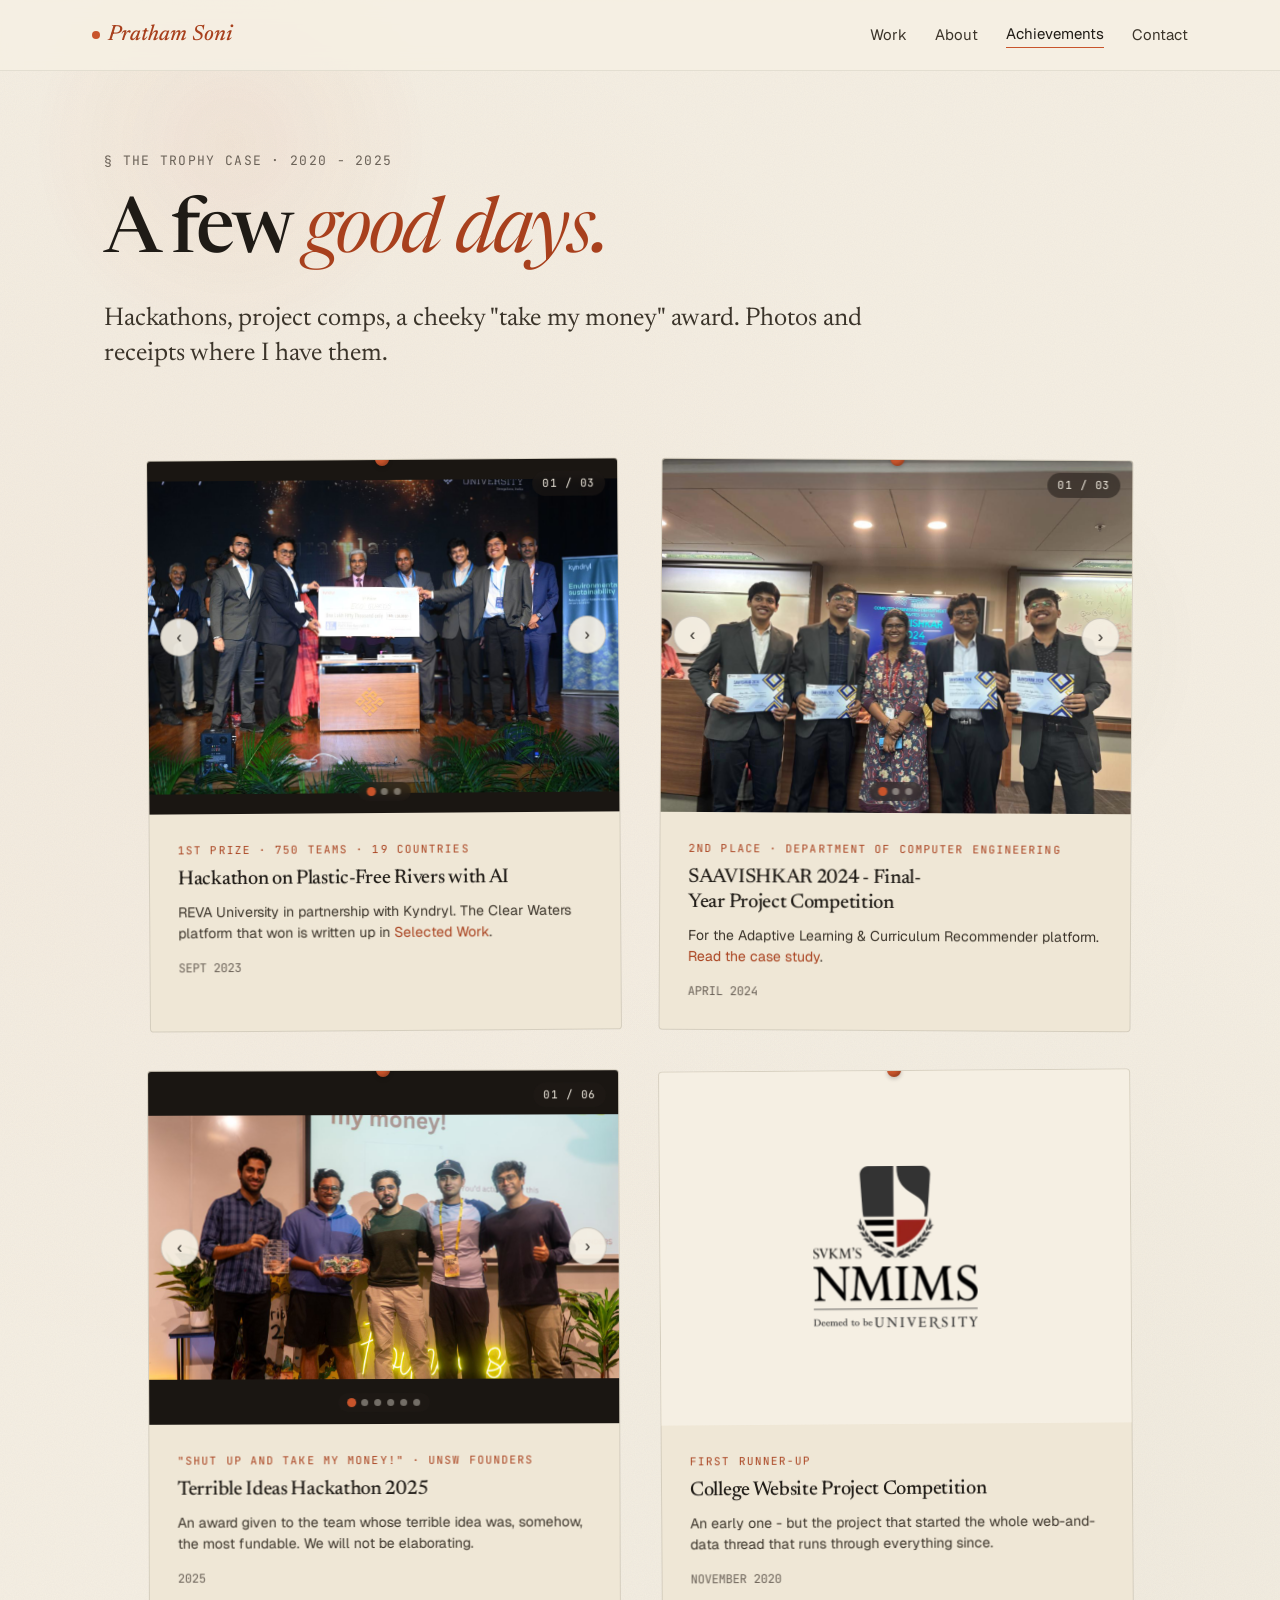
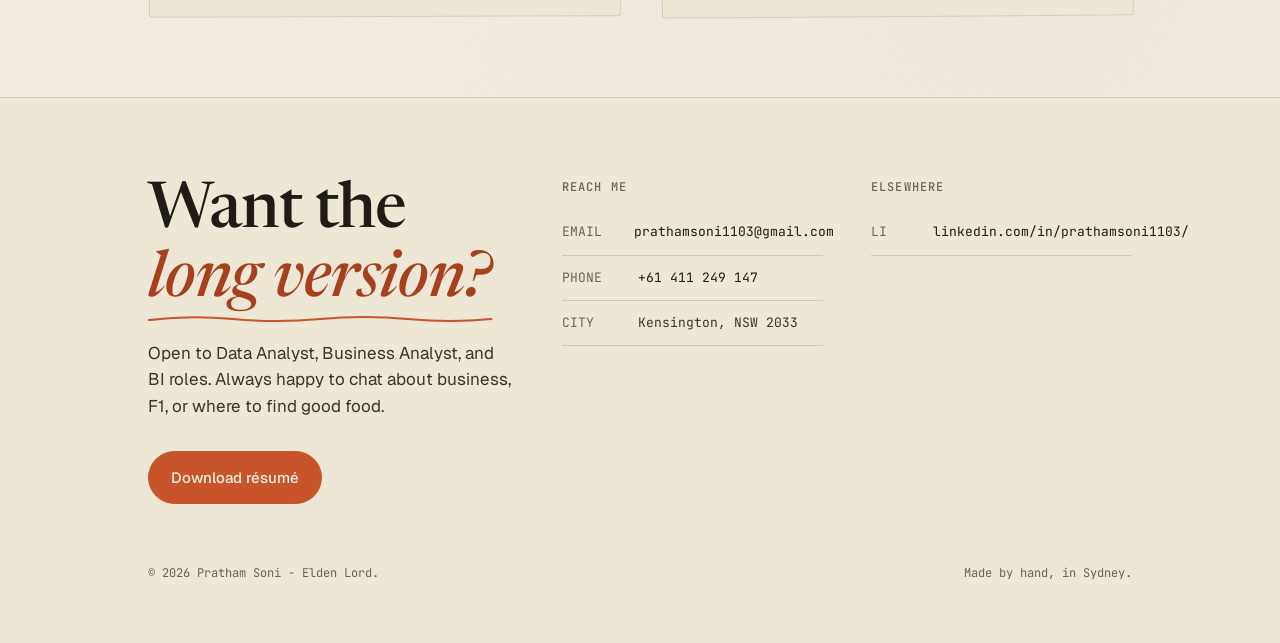
==== achievements.html @ 3421ae56 "small chaanges, add project" ====
<!DOCTYPE html>
<html lang="en">
<head>
<meta charset="UTF-8" />
<meta name="viewport" content="width=device-width, initial-scale=1.0" />
<title>Achievements - Pratham Soni</title>
<link rel="preconnect" href="https://fonts.googleapis.com">
<link rel="preconnect" href="https://fonts.gstatic.com" crossorigin>
<link href="https://fonts.googleapis.com/css2?family=Newsreader:ital,opsz,wght@0,6..72,400;0,6..72,500;0,6..72,600;1,6..72,400;1,6..72,500&family=Geist:wght@300;400;500;600&family=JetBrains+Mono:wght@400;500&display=swap" rel="stylesheet">
<link rel="stylesheet" href="styles.css">
</head>
<body data-screen-label="Achievements">

<nav class="nav">
  <div class="nav-inner">
    <a href="index.html" class="nav-mark"><span class="dot"></span> Pratham Soni</a>
    <div class="nav-links">
      <a href="index.html#work">Work</a>
      <a href="index.html#about">About</a>
      <a href="achievements.html" class="active">Achievements</a>
      <a href="index.html#contact">Contact</a>
    </div>
  </div>
</nav>

<header class="shell case-hero">
  <div class="reveal">
    <div class="case-eyebrow">§ The trophy case · 2020 - 2025</div>
    <h1 class="case-title">A few <em class="serif italic" style="color:var(--terracotta-deep); font-weight:400;">good days.</em></h1>
    <p class="case-deck">
      Hackathons, project comps, a cheeky "take my money" award. Photos and
      receipts where I have them.
    </p>
  </div>
</header>

<main class="shell" style="padding-bottom: 80px;">
  <div class="ach-page-grid">

    <article class="ach-page-card reveal">
      <div class="photo">
        <span class="pin"></span>
        <div class="ach-carousel" data-ach-carousel>
          <div class="ach-track">
            <div class="ach-slide"><img src="assets/achievements/plastic-1.jpg" alt="Eco-Guards team holding the 1st Prize cheque at Plastic-Free Rivers Hackathon"></div>
            <div class="ach-slide"><img src="assets/achievements/plastic-2.jpg" alt="Group photo with sparklers at REVA University congratulations ceremony"></div>
            <div class="ach-slide"><img src="assets/achievements/plastic-3.jpg" alt="Cheque presentation on stage with REVA University faculty and Kyndryl banner"></div>
          </div>
          <button class="ach-btn" data-dir="prev" aria-label="Previous photo">‹</button>
          <button class="ach-btn" data-dir="next" aria-label="Next photo">›</button>
          <div class="ach-counter">01 / 03</div>
          <div class="ach-dots"></div>
        </div>
      </div>
      <div class="body">
        <div class="place">1st Prize · 750 teams · 19 countries</div>
        <h3>Hackathon on Plastic-Free Rivers with AI</h3>
        <p>REVA University in partnership with Kyndryl. The Clear Waters platform that won is written up in <a href="projects/clear-waters.html">Selected Work</a>.</p>
        <div class="date">SEPT 2023</div>
      </div>
    </article>

    <article class="ach-page-card reveal delay-1">
      <div class="photo">
        <span class="pin"></span>
        <div class="ach-carousel" data-ach-carousel>
          <div class="ach-track">
            <div class="ach-slide"><img src="assets/achievements/saavishkar-1.jpg" alt="Holding the SAAVISHKAR 2024 certificate in front of the event banner"></div>
            <div class="ach-slide"><img src="assets/achievements/saavishkar-2.jpg" alt="SAAVISHKAR 2024 - 2nd place certificate close up"></div>
            <div class="ach-slide"><img src="assets/achievements/saavishkar-3.jpg" alt="Team and faculty members with their SAAVISHKAR 2024 certificates"></div>
          </div>
          <button class="ach-btn" data-dir="prev" aria-label="Previous photo">‹</button>
          <button class="ach-btn" data-dir="next" aria-label="Next photo">›</button>
          <div class="ach-counter">01 / 03</div>
          <div class="ach-dots"></div>
        </div>
      </div>
      <div class="body">
        <div class="place">2nd Place · Department of Computer Engineering</div>
        <h3>SAAVISHKAR 2024 - Final-Year Project Competition</h3>
        <p>For the Adaptive Learning &amp; Curriculum Recommender platform. <a href="projects/adaptive-learning.html">Read the case study</a>.</p>
        <div class="date">APRIL 2024</div>
      </div>
    </article>

    <article class="ach-page-card reveal delay-2">
      <div class="photo">
        <span class="pin"></span>
        <div class="ach-carousel" data-ach-carousel>
          <div class="ach-track">
            <div class="ach-slide"><img src="assets/achievements/terrible-1.jpg" alt="Terrible Ideas Hackathon 2025 - full group photo at UNSW Founders"></div>
            <div class="ach-slide"><img src="assets/achievements/terrible-2.jpg" alt="Three teammates at the Trollbooth station"></div>
            <div class="ach-slide"><img src="assets/achievements/terrible-3.jpg" alt="Terrible Ideas 2025 booth setup with art and signage"></div>
            <div class="ach-slide"><img src="assets/achievements/terrible-4.jpg" alt="Two teammates at the workstation during the hackathon"></div>
            <div class="ach-slide"><img src="assets/achievements/terrible-5.jpg" alt="Team posing in front of the Trollbooth signage"></div>
            <div class="ach-slide"><img src="assets/achievements/terrible-6.jpg" alt="Team on stage holding the &quot;Shut up and take my money!&quot; prize"></div>
          </div>
          <button class="ach-btn" data-dir="prev" aria-label="Previous photo">‹</button>
          <button class="ach-btn" data-dir="next" aria-label="Next photo">›</button>
          <div class="ach-counter">01 / 06</div>
          <div class="ach-dots"></div>
        </div>
      </div>
      <div class="body">
        <div class="place">"Shut up and take my money!" · UNSW Founders</div>
        <h3>Terrible Ideas Hackathon 2025</h3>
        <p>An award given to the team whose terrible idea was, somehow, the most fundable. We will not be elaborating.</p>
        <div class="date">2025</div>
      </div>
    </article>

    <article class="ach-page-card reveal delay-3">
      <div class="photo photo-logo">
        <span class="pin"></span>
        <img src="assets/achievements/nmims-logo.webp" alt="SVKM's NMIMS Deemed-to-be University logo">
      </div>
      <div class="body">
        <div class="place">First Runner-up</div>
        <h3>College Website Project Competition</h3>
        <p>An early one - but the project that started the whole web-and-data thread that runs through everything since.</p>
        <div class="date">NOVEMBER 2020</div>
      </div>
    </article>

  </div>
</main>

<footer class="footer">
  <div class="shell footer-grid">
    <div>
      <h2>Want the <span class="squiggle"><em class="serif italic" style="color:var(--terracotta-deep);">long version?</em></span></h2>
      <p style="margin-top:24px; max-width:38ch;">Open to Data Analyst, Business Analyst, and BI roles. Always happy to chat about business, F1, or where to find good food.</p>
      <div style="margin-top:32px;">
        <a href="uploads/Resume_PS_Updated.pdf" class="btn btn-accent" download>Download résumé</a>
      </div>
    </div>
    <div>
      <h4 class="mono" style="font-size:12px; letter-spacing:0.1em; color:var(--ink-3); text-transform:uppercase; margin-bottom:14px;">Reach me</h4>
      <div class="contact-line"><span class="label">EMAIL</span><a href="mailto:prathamsoni1103@gmail.com">prathamsoni1103@gmail.com</a></div>
      <div class="contact-line"><span class="label">PHONE</span><a href="tel:+61411249147">+61 411 249 147</a></div>
      <div class="contact-line"><span class="label">CITY</span><span>Kensington, NSW 2033</span></div>
    </div>
    <div>
      <h4 class="mono" style="font-size:12px; letter-spacing:0.1em; color:var(--ink-3); text-transform:uppercase; margin-bottom:14px;">Elsewhere</h4>
      <div class="contact-line"><span class="label">LI</span><a href="https://www.linkedin.com/in/prathamsoni1103/" target="_blank" rel="noopener">linkedin.com/in/prathamsoni1103/</a></div>
    </div>
  </div>
  <div class="shell" style="margin-top:60px; display:flex; justify-content:space-between; font-family:'JetBrains Mono', monospace; font-size:12px; color:var(--ink-3);">
    <span>© 2026 Pratham Soni - Elden Lord.</span>
    <span>Made by hand, in Sydney.</span>
  </div>
</footer>

<script src="reveal.js"></script>
<script>
// Achievement-card carousels - auto-wires every [data-ach-carousel]
document.querySelectorAll('[data-ach-carousel]').forEach((root) => {
  const track = root.querySelector('.ach-track');
  const slides = Array.from(root.querySelectorAll('.ach-slide'));
  const prev = root.querySelector('[data-dir="prev"]');
  const next = root.querySelector('[data-dir="next"]');
  const dotsWrap = root.querySelector('.ach-dots');
  const counter = root.querySelector('.ach-counter');
  if (!track || slides.length === 0) return;
  let i = 0;
  const total = slides.length;
  if (dotsWrap) {
    slides.forEach((_, idx) => {
      const b = document.createElement('button');
      b.type = 'button';
      b.setAttribute('aria-label', 'Go to slide ' + (idx + 1));
      b.addEventListener('click', (e) => { e.preventDefault(); e.stopPropagation(); go(idx); });
      dotsWrap.appendChild(b);
    });
  }
  function go(n) {
    i = (n + total) % total;
    track.style.transform = 'translateX(-' + (i * 100) + '%)';
    if (counter) counter.textContent = String(i + 1).padStart(2, '0') + ' / ' + String(total).padStart(2, '0');
    if (dotsWrap) {
      Array.from(dotsWrap.children).forEach((d, idx) => d.classList.toggle('is-active', idx === i));
    }
  }
  if (prev) prev.addEventListener('click', (e) => { e.preventDefault(); e.stopPropagation(); go(i - 1); });
  if (next) next.addEventListener('click', (e) => { e.preventDefault(); e.stopPropagation(); go(i + 1); });
  go(0);
});
</script>
</body>
</html>
---- styles.css ----
/* ============ Warm Studio — global styles ============ */
:root {
  --paper: #F5EFE3;
  --paper-2: #EFE7D6;
  --paper-3: #E7DCC4;
  --ink: #1F1B16;
  --ink-2: #3B342A;
  --ink-3: #6B6258;
  --terracotta: #C8542B;
  --terracotta-deep: #A8401D;
  --sage: #6B7A5A;
  --ochre: #D4A24C;
  --rule: #2A241D;
  --shadow: 0 1px 0 rgba(31,27,22,.06), 0 8px 24px -8px rgba(31,27,22,.18);
  --shadow-lift: 0 2px 0 rgba(31,27,22,.08), 0 24px 48px -16px rgba(31,27,22,.28);
}

* {
  box-sizing: border-box;
  min-width: 0;
}
html {
  scroll-behavior: smooth;
  min-width: 0;
}
img, video, iframe, svg {
  max-width: 100%;
  height: auto;
}
body {
  min-width: 0;
  overflow-x: hidden;
  margin: 0;
  background: var(--paper);
  color: var(--ink);
  font-family: 'Geist', 'Inter', system-ui, sans-serif;
  font-size: 17px;
  line-height: 1.55;
  -webkit-font-smoothing: antialiased;
  text-rendering: optimizeLegibility;
  /* paper grain */
  background-image:
    radial-gradient(circle at 20% 30%, rgba(168,64,29,.025) 0, transparent 40%),
    radial-gradient(circle at 80% 70%, rgba(107,122,90,.03) 0, transparent 40%),
    url("data:image/svg+xml;utf8,<svg xmlns='http://www.w3.org/2000/svg' width='200' height='200' viewBox='0 0 200 200'><filter id='n'><feTurbulence type='fractalNoise' baseFrequency='0.9' numOctaves='2' stitchTiles='stitch'/><feColorMatrix values='0 0 0 0 0.12 0 0 0 0 0.10 0 0 0 0 0.08 0 0 0 0.04 0'/></filter><rect width='200' height='200' filter='url(%23n)'/></svg>");
}

body::before {
  content: '';
  position: fixed;
  inset: 0;
  z-index: -1;
  pointer-events: none;
  background:
    radial-gradient(circle at 18% 16%, rgba(200,84,43,.08), transparent 16%),
    radial-gradient(circle at 78% 72%, rgba(107,122,90,.06), transparent 18%);
  opacity: .75;
  animation: drift 24s ease-in-out infinite;
}

@keyframes drift {
  0%, 100% { background-position: 18% 16%, 78% 72%; }
  50% { background-position: 28% 24%, 68% 62%; }
}

@keyframes pulseDot {
  0% { transform: scale(1); box-shadow: 0 0 0 0 rgba(200,84,43,.25); }
  100% { transform: scale(1.3); box-shadow: 0 0 0 6px rgba(200,84,43,.05); }
}

h1, h2, h3, h4 {
  font-family: 'Newsreader', 'Source Serif Pro', Georgia, serif;
  font-weight: 500;
  letter-spacing: -0.015em;
  color: var(--ink);
  margin: 0;
  text-wrap: balance;
}
h1 { font-size: clamp(48px, 7vw, 96px); line-height: 1.02; letter-spacing: -0.03em; }
h2 { font-size: clamp(32px, 4vw, 52px); line-height: 1.08; }
h3 { font-size: clamp(22px, 2.2vw, 30px); line-height: 1.2; }

p { text-wrap: pretty; color: var(--ink-2); }

a { color: var(--terracotta-deep); text-decoration: none; text-underline-offset: 3px; }
a:hover { text-decoration: underline; text-decoration-thickness: 1.5px; text-decoration-style: wavy; }

.mono { font-family: 'JetBrains Mono', ui-monospace, Menlo, monospace; font-size: 0.78em; letter-spacing: 0.02em; }
.serif { font-family: 'Newsreader', Georgia, serif; }
.italic { font-style: italic; }

/* ============ Layout ============ */
.shell {
  max-width: 1200px;
  width: 100%;
  min-width: 0;
  margin: 0 auto;
  padding-inline: clamp(48px, 9vw, 108px);
}
.shell-narrow {
  max-width: 880px;
  width: 100%;
  min-width: 0;
  margin: 0 auto;
  padding-inline: clamp(48px, 9vw, 108px);
}

.nav {
  position: sticky;
  top: 0;
  z-index: 50;
  background: color-mix(in oklab, var(--paper) 88%, transparent);
  backdrop-filter: blur(10px);
  -webkit-backdrop-filter: blur(10px);
  border-bottom: 1px solid color-mix(in oklab, var(--ink) 8%, transparent);
}
.nav-inner {
  display: flex;
  align-items: center;
  justify-content: space-between;
  padding: 18px clamp(32px, 6vw, 52px);
  max-width: 1200px;
  margin: 0 auto;
}
.nav-mark {
  font-family: 'Newsreader', serif;
  font-size: 22px;
  font-weight: 500;
  font-style: italic;
  display: inline-flex;
  align-items: center;
  gap: 8px;
}
.nav-mark .dot { width: 8px; height: 8px; border-radius: 50%; background: var(--terracotta); display: inline-block; animation: pulseDot 2.8s ease-in-out infinite alternate; }
.nav-links { display: flex; gap: 28px; align-items: center; font-size: 15px; }
.nav-links a { color: var(--ink-2); transition: color .2s ease, transform .2s ease; }
.nav-links a:hover { color: var(--terracotta-deep); text-decoration: none; transform: translateY(-1px); }
.nav-links a.active { color: var(--ink); border-bottom: 1.5px solid var(--terracotta); padding-bottom: 2px; }

/* ============ Hero ============ */
.hero {
  padding: 100px 0 80px;
  display: grid;
  grid-template-columns: 1.2fr 1fr;
  gap: 80px;
  align-items: center;
}
@media (max-width: 880px) {
  .hero { grid-template-columns: 1fr; gap: 48px; padding: 60px 0; }
}
.hero-eyebrow {
  display: inline-flex;
  align-items: center;
  gap: 10px;
  margin-bottom: 28px;
  color: var(--ink-3);
}
.hero-eyebrow::before {
  content: ''; width: 36px; height: 1px; background: var(--ink-3);
}
.hero h1 .ink { color: var(--terracotta-deep); font-style: italic; font-weight: 400; }
.hero-sub {
  margin-top: 32px;
  font-size: 19px;
  max-width: 52ch;
  color: var(--ink-2);
}
.hero-cta {
  margin-top: 40px;
  display: flex;
  gap: 14px;
  flex-wrap: wrap;
}

/* hand-drawn underline accent */
.squiggle {
  display: inline-block;
  position: relative;
}
.squiggle::after {
  content: '';
  position: absolute;
  left: -2px; right: -2px; bottom: -8px;
  height: 10px;
  background: url("data:image/svg+xml;utf8,<svg xmlns='http://www.w3.org/2000/svg' viewBox='0 0 200 10' preserveAspectRatio='none'><path d='M2 6 Q 25 1, 50 5 T 100 5 T 150 5 T 198 5' stroke='%23C8542B' stroke-width='2' fill='none' stroke-linecap='round'/></svg>") no-repeat;
  background-size: 100% 100%;
}

/* ============ Buttons ============ */
.btn {
  display: inline-flex;
  align-items: center;
  gap: 10px;
  padding: 14px 22px;
  border-radius: 999px;
  font-size: 15px;
  font-weight: 500;
  border: 1.5px solid var(--ink);
  background: var(--ink);
  color: var(--paper);
  cursor: pointer;
  transition: transform .2s ease, box-shadow .2s ease, background .2s ease;
  text-decoration: none;
}
.btn:hover { transform: translateY(-2px); box-shadow: var(--shadow); text-decoration: none; }
.btn-ghost {
  background: transparent;
  color: var(--ink);
  border-color: var(--ink);
}
.btn-ghost:hover { background: var(--ink); color: var(--paper); }
.btn-accent {
  background: var(--terracotta);
  border-color: var(--terracotta);
  color: var(--paper);
}
.btn-accent:hover { background: var(--terracotta-deep); border-color: var(--terracotta-deep); }

/* ============ Hero portrait placeholder ============ */
.portrait {
  position: relative;
  aspect-ratio: 4/5;
  background: var(--paper-3);
  border-radius: 6px;
  overflow: hidden;
  transform: rotate(1.2deg);
  animation: floatMove 12s ease-in-out infinite;
  box-shadow: var(--shadow-lift);
  background-image:
    repeating-linear-gradient(45deg,
      color-mix(in oklab, var(--paper-3) 100%, var(--ink) 0%) 0,
      color-mix(in oklab, var(--paper-3) 100%, var(--ink) 0%) 14px,
      color-mix(in oklab, var(--paper-3) 92%, var(--ink) 8%) 14px,
      color-mix(in oklab, var(--paper-3) 92%, var(--ink) 8%) 16px);
}
@keyframes floatMove {
  0%, 100% { transform: rotate(1.2deg) translateY(0); }
  50% { transform: rotate(1.05deg) translateY(-6px); }
}
.portrait::after {
  white-space: pre;
  position: absolute;
  inset: 0;
  display: grid; place-items: center;
  font-family: 'JetBrains Mono', monospace;
  font-size: 12px;
  color: var(--ink-3);
  text-align: center;
  letter-spacing: 0.05em;
  text-transform: uppercase;
}
.portrait-tape {
  position: absolute;
  top: -12px;
  left: 50%;
  transform: translateX(-50%) rotate(-3deg);
  width: 110px;
  height: 28px;
  background: color-mix(in oklab, var(--ochre) 60%, var(--paper));
  opacity: 0.85;
  z-index: 2;
  box-shadow: 0 2px 6px rgba(0,0,0,.08);
}

/* ============ Section headings ============ */
.section {
  padding: 100px 0;
  border-top: 1px solid color-mix(in oklab, var(--ink) 10%, transparent);
}
.section-head {
  display: flex;
  align-items: baseline;
  justify-content: space-between;
  margin-bottom: 48px;
  gap: 24px;
  flex-wrap: wrap;
}
.section-num {
  font-family: 'JetBrains Mono', monospace;
  font-size: 13px;
  color: var(--ink-3);
  letter-spacing: 0.1em;
  text-transform: uppercase;
}
.section-title-row { display: flex; align-items: baseline; gap: 18px; }
.section-link {
  font-family: 'JetBrains Mono', monospace;
  font-size: 13px;
  letter-spacing: 0.05em;
  color: var(--ink-2);
}

/* ============ Project list (landing) ============ */
.project-list {
  display: flex;
  flex-direction: column;
  border-top: 1px solid var(--ink);
}
.project-row {
  display: grid;
  grid-template-columns: 60px 1fr 220px 160px 40px;
  gap: 24px;
  padding: 28px 8px;
  border-bottom: 1px solid color-mix(in oklab, var(--ink) 18%, transparent);
  align-items: center;
  text-decoration: none;
  color: var(--ink);
  position: relative;
  transition: padding .25s ease, background .25s ease;
}
.project-row:hover {
  padding-left: 24px;
  background: color-mix(in oklab, var(--paper-2) 80%, var(--paper));
  text-decoration: none;
}
.project-row:hover .project-arrow { transform: translateX(6px) rotate(-45deg); color: var(--terracotta); }
.project-row:hover .project-title { color: var(--terracotta-deep); }
.project-num {
  font-family: 'JetBrains Mono', monospace;
  font-size: 13px;
  color: var(--ink-3);
}
.project-title {
  font-family: 'Newsreader', serif;
  font-size: clamp(22px, 2.4vw, 30px);
  font-weight: 500;
  letter-spacing: -0.01em;
  transition: color .25s ease;
}
.project-tags {
  display: flex; flex-wrap: wrap; gap: 6px;
}
.tag {
  font-family: 'JetBrains Mono', monospace;
  font-size: 11px;
  color: var(--ink-2);
  border: 1px solid color-mix(in oklab, var(--ink) 25%, transparent);
  padding: 3px 8px;
  border-radius: 999px;
  letter-spacing: 0.04em;
}
.project-year {
  font-family: 'JetBrains Mono', monospace;
  font-size: 13px;
  color: var(--ink-3);
}
.project-arrow {
  width: 18px; height: 18px;
  border-top: 1.5px solid var(--ink-2);
  border-right: 1.5px solid var(--ink-2);
  transform: rotate(45deg);
  transition: transform .3s ease, color .3s ease;
  justify-self: end;
}
@media (max-width: 880px) {
  .project-row { grid-template-columns: 40px 1fr 30px; gap: 16px; }
  .project-tags, .project-year { display: none; }
}

/* ============ About strip ============ */
.about-strip {
  display: grid;
  grid-template-columns: 1fr 1.4fr;
  gap: 80px;
  align-items: start;
}
@media (max-width: 880px) { .about-strip { grid-template-columns: 1fr; gap: 32px; } }
.about-lede {
  font-family: 'Newsreader', serif;
  font-size: clamp(24px, 2.6vw, 32px);
  line-height: 1.3;
  color: var(--ink);
  letter-spacing: -0.01em;
}
.about-lede em { color: var(--terracotta-deep); font-style: italic; }
.about-meta { font-family: 'JetBrains Mono', monospace; font-size: 13px; color: var(--ink-3); }

/* ============ Achievements teaser grid ============ */
.ach-grid {
  display: grid;
  grid-template-columns: repeat(4, 1fr);
  gap: 24px;
}
@media (max-width: 880px) { .ach-grid { grid-template-columns: repeat(2, 1fr); } }
.ach-card {
  background: var(--paper-2);
  border: 1px solid color-mix(in oklab, var(--ink) 14%, transparent);
  border-radius: 4px;
  padding: 20px;
  display: flex;
  flex-direction: column;
  gap: 12px;
  transition: transform .25s ease, box-shadow .25s ease;
  text-decoration: none;
  color: var(--ink);
}
.ach-card:hover { transform: translateY(-4px); box-shadow: var(--shadow); text-decoration: none; }
.ach-card .photo {
  aspect-ratio: 4/3;
  background: var(--paper-3);
  border-radius: 2px;
  display: grid; place-items: center;
  font-family: 'JetBrains Mono', monospace;
  font-size: 10px;
  color: var(--ink-3);
  background-image: repeating-linear-gradient(45deg, transparent 0 8px, rgba(31,27,22,.04) 8px 9px);
  overflow: hidden;
}
.ach-card .photo img {
  width: 100%;
  height: 100%;
  object-fit: cover;
  display: block;
}
.ach-card .photo.photo-logo {
  background: var(--paper);
  background-image: none;
  padding: 28px;
  display: grid;
  place-items: center;
}
.ach-card .photo.photo-logo img {
  object-fit: contain;
  width: auto;
  height: auto;
  max-width: 55%;
  max-height: 70%;
  margin: 0 auto;
}
.ach-card h4 { font-size: 17px; line-height: 1.25; }
.ach-card .date { font-family: 'JetBrains Mono', monospace; font-size: 11px; color: var(--ink-3); }

/* ============ Skills strip ============ */
.skills {
  display: grid;
  grid-template-columns: repeat(2, 1fr);
  gap: 48px 64px;
}
@media (max-width: 880px) { .skills { grid-template-columns: 1fr; gap: 32px; } }
.skill-block h4 {
  font-family: 'JetBrains Mono', monospace;
  font-size: 12px;
  letter-spacing: 0.1em;
  text-transform: uppercase;
  color: var(--ink-3);
  margin-bottom: 14px;
  font-weight: 500;
}
.skill-list {
  display: flex; flex-wrap: wrap; gap: 8px;
}
.skill-list .pill {
  background: var(--paper-2);
  border: 1px solid color-mix(in oklab, var(--ink) 14%, transparent);
  padding: 6px 12px;
  border-radius: 999px;
  font-size: 14px;
}

/* ============ Footer / Contact ============ */
.footer {
  padding: 80px 0 60px;
  border-top: 1px solid color-mix(in oklab, var(--ink) 14%, transparent);
  background: var(--paper-2);
}
.footer-grid {
  display: grid;
  grid-template-columns: 1.4fr 1fr 1fr;
  gap: 48px;
}
@media (max-width: 880px) { .footer-grid { grid-template-columns: 1fr; gap: 32px; } }
.footer h2 { font-size: clamp(40px, 5vw, 64px); }
.contact-line {
  display: flex;
  align-items: center;
  gap: 12px;
  padding: 12px 0;
  border-bottom: 1px solid color-mix(in oklab, var(--ink) 14%, transparent);
  font-family: 'JetBrains Mono', monospace;
  font-size: 13px;
  color: var(--ink-2);
}
.contact-line .label { color: var(--ink-3); width: 64px; }
.contact-line a { color: var(--ink); }

/* ============ Reveal animation ============ */
.reveal {
  opacity: 0;
  transform: translateY(24px);
  transition: opacity .8s ease, transform .8s cubic-bezier(.2,.7,.2,1);
}
.reveal.is-visible { opacity: 1; transform: translateY(0); }
.reveal.delay-1 { transition-delay: .08s; }
.reveal.delay-2 { transition-delay: .16s; }
.reveal.delay-3 { transition-delay: .24s; }
.reveal.delay-4 { transition-delay: .32s; }

/* ============ Project detail page ============ */
.case-hero {
  padding: 80px clamp(32px, 6vw, 64px) 60px;
}
.case-hero .reveal {
  width: 100%;
}
.case-eyebrow {
  font-family: 'JetBrains Mono', monospace;
  font-size: 13px;
  color: var(--ink-3);
  letter-spacing: 0.1em;
  text-transform: uppercase;
  margin-bottom: 24px;
}
.case-title { font-size: clamp(44px, 6vw, 80px); line-height: 1.02; letter-spacing: -0.025em; }
.case-deck {
  margin-top: 28px;
  font-family: 'Newsreader', serif;
  font-size: clamp(20px, 2vw, 26px);
  line-height: 1.4;
  color: var(--ink-2);
  max-width: 60ch;
}
.case-meta {
  display: grid;
  grid-template-columns: repeat(4, 1fr);
  gap: 24px;
  margin-top: 56px;
  padding: 24px 0;
  border-top: 1px solid var(--ink);
  border-bottom: 1px solid color-mix(in oklab, var(--ink) 18%, transparent);
}
@media (max-width: 720px) { .case-meta { grid-template-columns: repeat(2, 1fr); } }
.case-meta .k { font-family: 'JetBrains Mono', monospace; font-size: 11px; letter-spacing: 0.1em; text-transform: uppercase; color: var(--ink-3); margin-bottom: 8px; }
.case-meta .v { font-size: 15px; }

.case-section { padding: 60px 0; }
.case-section h2 {
  font-family: 'Newsreader', serif;
  font-size: clamp(28px, 3.5vw, 44px);
  margin-bottom: 24px;
}
.case-section h2 .num {
  font-family: 'JetBrains Mono', monospace;
  font-size: 14px;
  color: var(--terracotta);
  margin-right: 16px;
  vertical-align: middle;
  letter-spacing: 0.1em;
}
.case-section p { font-size: 18px; line-height: 1.65; max-width: 64ch; margin-bottom: 16px; }
.case-section ul { padding-left: 0; list-style: none; max-width: 70ch; }
.case-section li {
  font-size: 17px;
  line-height: 1.6;
  padding: 12px 0 12px 28px;
  border-bottom: 1px dashed color-mix(in oklab, var(--ink) 18%, transparent);
  position: relative;
  color: var(--ink-2);
}
.case-section li::before {
  content: '';
  position: absolute;
  left: 4px;
  top: 22px;
  width: 12px; height: 1.5px;
  background: var(--terracotta);
}

.callout {
  background: var(--paper-2);
  border-left: 3px solid var(--terracotta);
  padding: 24px 28px;
  margin: 32px 0;
  font-family: 'Newsreader', serif;
  font-size: 22px;
  line-height: 1.4;
  font-style: italic;
  color: var(--ink);
  max-width: 64ch;
}

/* media placeholders */
.media {
  margin: 32px 0;
  background: var(--paper-3);
  border-radius: 4px;
  position: relative;
  overflow: hidden;
  background-image: repeating-linear-gradient(45deg, transparent 0 14px, rgba(31,27,22,.05) 14px 16px);
  display: grid;
  place-items: center;
  border: 1px solid color-mix(in oklab, var(--ink) 12%, transparent);
}
.media img {
  width: 100%;
  height: auto;
  object-fit: contain;
  display: block;
}
.media .label {
  font-family: 'JetBrains Mono', monospace;
  font-size: 12px;
  color: var(--ink-2);
  background: var(--paper);
  padding: 6px 12px;
  border-radius: 4px;
  border: 1px solid color-mix(in oklab, var(--ink) 14%, transparent);
}
.media-portrait { aspect-ratio: 4/3; }
.media-video {
  position: relative;
  aspect-ratio: 16/9;
  background: var(--ink);
  background-image: none;
  overflow: hidden;
}
.media-video iframe {
  position: absolute;
  inset: 0;
  width: 100%;
  height: 100%;
  display: block;
  border: 0;
}
.media-video .label { display: none; }
.media-video::after,
.media-video::before {
  display: none;
}

.media-grid {
  display: grid;
  grid-template-columns: 1fr;
  gap: 16px;
  margin: 0;
}
@media (max-width: 720px) { .media-grid { grid-template-columns: 1fr; } }

.findings {
  display: grid;
  grid-template-columns: repeat(3, 1fr);
  gap: 16px;
  margin: 32px 0;
}
@media (max-width: 720px) { .findings { grid-template-columns: 1fr; } }
.finding-card {
  background: var(--paper-2);
  border: 1px solid color-mix(in oklab, var(--ink) 12%, transparent);
  padding: 24px;
  border-radius: 4px;
}
.finding-card .stat {
  font-family: 'Newsreader', serif;
  font-size: 44px;
  font-weight: 500;
  color: var(--terracotta-deep);
  letter-spacing: -0.02em;
  line-height: 1;
}
.finding-card .desc { margin-top: 12px; font-size: 14px; color: var(--ink-2); line-height: 1.45; }

/* Limitations / caveats block */
.limit-grid {
  display: grid;
  grid-template-columns: 1fr 1fr;
  gap: 18px;
  margin: 24px 0 8px;
}
@media (max-width: 720px) { .limit-grid { grid-template-columns: 1fr; } }
.limit-card {
  background: var(--paper);
  border: 1px dashed color-mix(in oklab, var(--ink) 22%, transparent);
  padding: 22px;
  border-radius: 4px;
  position: relative;
}
.limit-card .k {
  font-family: 'JetBrains Mono', monospace;
  font-size: 11px;
  letter-spacing: 0.1em;
  text-transform: uppercase;
  color: var(--sage);
  margin-bottom: 10px;
  display: block;
}
.limit-card h4 {
  font-family: 'Newsreader', serif;
  font-size: 19px;
  font-weight: 500;
  line-height: 1.3;
  margin-bottom: 8px;
}
.limit-card p {
  font-size: 14.5px;
  line-height: 1.55;
  margin: 0;
  color: var(--ink-2);
}

/* Pipeline / stepped list */
.pipeline {
  margin: 28px 0;
  border-top: 1px solid var(--ink);
}
.pipeline-step {
  display: grid;
  grid-template-columns: 80px 1fr;
  gap: 24px;
  padding: 22px 0;
  border-bottom: 1px solid color-mix(in oklab, var(--ink) 14%, transparent);
}
.pipeline-step .num {
  font-family: 'JetBrains Mono', monospace;
  font-size: 12px;
  color: var(--terracotta);
  letter-spacing: 0.1em;
  padding-top: 4px;
}
.pipeline-step h4 {
  font-family: 'Newsreader', serif;
  font-size: 22px;
  font-weight: 500;
  margin-bottom: 8px;
}
.pipeline-step p {
  font-size: 16px;
  line-height: 1.55;
  margin: 0;
  color: var(--ink-2);
  max-width: 60ch;
}
@media (max-width: 720px) {
  .pipeline-step { grid-template-columns: 1fr; gap: 6px; }
}

/* Reflection (taught me) – multi-column */
.reflect {
  display: grid;
  grid-template-columns: 1fr 1fr;
  gap: 32px 48px;
  margin-top: 12px;
}
@media (max-width: 720px) { .reflect { grid-template-columns: 1fr; } }
.reflect-block .k {
  font-family: 'JetBrains Mono', monospace;
  font-size: 11px;
  letter-spacing: 0.1em;
  text-transform: uppercase;
  color: var(--terracotta-deep);
  margin-bottom: 10px;
  display: block;
}
.reflect-block p {
  font-size: 16px;
  line-height: 1.55;
  margin: 0;
  color: var(--ink-2);
}

/* Carousel */
.carousel {
  margin: 32px 0;
  position: relative;
}
.carousel-frame {
  position: relative;
  aspect-ratio: 16/9;
  background: var(--paper-3);
  border-radius: 4px;
  overflow: hidden;
  border: 1px solid color-mix(in oklab, var(--ink) 12%, transparent);
}
.carousel-track {
  position: absolute;
  inset: 0;
  display: flex;
  transition: transform .5s cubic-bezier(.2,.7,.2,1);
}
.carousel-slide {
  flex: 0 0 100%;
  height: 100%;
  background-image: repeating-linear-gradient(45deg, transparent 0 14px, rgba(31,27,22,.05) 14px 16px);
  display: grid;
  place-items: center;
  position: relative;
}
.carousel-slide img {
  width: 100%;
  height: 100%;
  object-fit: cover;
  display: block;
}
.carousel-slide .label {
  font-family: 'JetBrains Mono', monospace;
  font-size: 12px;
  color: var(--ink-2);
  background: var(--paper);
  padding: 6px 12px;
  border-radius: 4px;
  border: 1px solid color-mix(in oklab, var(--ink) 14%, transparent);
}
.carousel-btn {
  position: absolute;
  top: 50%;
  transform: translateY(-50%);
  width: 44px;
  height: 44px;
  border-radius: 50%;
  background: var(--paper);
  border: 1px solid color-mix(in oklab, var(--ink) 18%, transparent);
  color: var(--ink);
  cursor: pointer;
  display: grid;
  place-items: center;
  z-index: 3;
  font-size: 18px;
  box-shadow: var(--shadow);
  transition: transform .2s ease, background .2s ease;
}
.carousel-btn:hover { background: var(--ink); color: var(--paper); transform: translateY(-50%) scale(1.05); }
.carousel-btn[data-dir="prev"] { left: 14px; }
.carousel-btn[data-dir="next"] { right: 14px; }
.carousel-meta {
  display: flex;
  justify-content: space-between;
  align-items: center;
  margin-top: 14px;
  font-family: 'JetBrains Mono', monospace;
  font-size: 12px;
  color: var(--ink-3);
}
.carousel-dots { display: flex; gap: 6px; }
.carousel-dots button {
  width: 8px; height: 8px;
  border-radius: 50%;
  background: color-mix(in oklab, var(--ink) 18%, transparent);
  border: none;
  padding: 0;
  cursor: pointer;
  transition: background .2s ease, transform .2s ease;
}
.carousel-dots button.is-active { background: var(--terracotta); transform: scale(1.3); }
.carousel-caption {
  font-family: 'JetBrains Mono', monospace;
  font-size: 12px;
  color: var(--ink-3);
}

.case-nav {
  display: flex;
  justify-content: space-between;
  align-items: center;
  padding: 60px 0;
  border-top: 1px solid color-mix(in oklab, var(--ink) 14%, transparent);
  margin-top: 40px;
}
.case-nav a {
  display: flex;
  flex-direction: column;
  color: var(--ink);
}
.case-nav .k { font-family: 'JetBrains Mono', monospace; font-size: 11px; color: var(--ink-3); letter-spacing: 0.1em; text-transform: uppercase; }
.case-nav .v { font-family: 'Newsreader', serif; font-size: 22px; margin-top: 4px; }
.case-nav a.next { text-align: right; }

@media (max-width: 880px) {
  .shell,
  .shell-narrow {
    padding-inline: clamp(32px, 6vw, 48px);
  }
}

@media (max-width: 720px) {
  .shell,
  .shell-narrow {
    padding-left: 20px;
    padding-right: 20px;
  }
  .nav-inner {
    flex-wrap: wrap;
    gap: 16px;
    padding: 18px 20px;
  }
  .nav-links {
    width: 100%;
    justify-content: center;
    gap: 16px;
  }
  .nav-links a {
    font-size: 14px;
  }
  .case-hero {
    padding: 60px 0 40px;
  }
  .case-deck {
    max-width: 100%;
  }
  .case-section {
    padding: 40px 0;
  }
  .case-section p,
  .case-section li,
  .callout,
  .findings,
  .reflect-block p {
    font-size: 16px;
  }
  .media-grid {
    gap: 14px;
  }
  .carousel-frame {
    aspect-ratio: 16/9;
  }
  .case-nav {
    flex-direction: column;
    align-items: stretch;
    gap: 20px;
    padding: 40px 0;
  }
  .case-nav a {
    width: 100%;
  }
  .case-nav a.next {
    text-align: left;
  }
}

@media (max-width: 520px) {
  .nav-inner {
    padding: 14px 16px;
  }
  .nav-links {
    gap: 12px;
  }
  .case-meta {
    gap: 12px;
  }
  .callout {
    padding: 20px;
  }
  .media-grid {
    gap: 12px;
  }
  .project-row {
    padding: 22px 8px;
  }
}

/* ============ Achievements page (full) ============ */
.ach-page-grid {
  display: grid;
  grid-template-columns: repeat(2, 1fr);
  gap: 40px;
}
@media (max-width: 880px) { .ach-page-grid { grid-template-columns: 1fr; } }
.ach-page-card {
  background: var(--paper-2);
  border: 1px solid color-mix(in oklab, var(--ink) 12%, transparent);
  border-radius: 4px;
  overflow: hidden;
  display: flex;
  flex-direction: column;
  transition: transform .3s ease, box-shadow .3s ease;
  position: relative;
}
.ach-page-card:nth-child(3n+1) { transform: rotate(-0.4deg); }
.ach-page-card:nth-child(3n+2) { transform: rotate(0.3deg); }
.ach-page-card:nth-child(3n+3) { transform: rotate(-0.2deg); }
.ach-page-card:hover { transform: translateY(-4px) rotate(0); box-shadow: var(--shadow-lift); }
.ach-page-card .photo {
  aspect-ratio: 4/3;
  background: var(--paper-3);
  display: grid; place-items: center;
  font-family: 'JetBrains Mono', monospace;
  font-size: 11px;
  color: var(--ink-3);
  background-image: repeating-linear-gradient(45deg, transparent 0 10px, rgba(31,27,22,.05) 10px 11px);
  position: relative;
  overflow: hidden;
}
.ach-page-card .photo .pin {
  position: absolute;
  top: -8px; left: 50%;
  transform: translateX(-50%);
  width: 14px; height: 14px;
  border-radius: 50%;
  background: var(--terracotta);
  box-shadow: 0 2px 4px rgba(0,0,0,.2), inset -2px -2px 3px rgba(0,0,0,.2);
  z-index: 4;
}
.ach-page-card .body { padding: 28px; }
.ach-page-card h3 { font-size: 24px; }
.ach-page-card p { font-size: 15px; line-height: 1.55; }

/* Achievement page carousel — bigger, fits whole image */
.ach-carousel {
  position: absolute;
  inset: 0;
  width: 100%;
  height: 100%;
  background: #1a1612;
  overflow: hidden;
}
.ach-carousel .ach-track {
  position: absolute;
  inset: 0;
  display: flex;
  transition: transform .5s cubic-bezier(.2,.7,.2,1);
}
.ach-carousel .ach-slide {
  flex: 0 0 100%;
  height: 100%;
  display: grid;
  place-items: center;
  background: #1a1612;
}
.ach-carousel .ach-slide img {
  width: 100%;
  height: 100%;
  object-fit: contain;
  display: block;
}
.ach-carousel .ach-btn {
  position: absolute;
  top: 50%;
  transform: translateY(-50%);
  width: 38px;
  height: 38px;
  border-radius: 50%;
  background: color-mix(in oklab, var(--paper) 92%, transparent);
  border: 1px solid color-mix(in oklab, var(--ink) 18%, transparent);
  color: var(--ink);
  cursor: pointer;
  display: grid;
  place-items: center;
  z-index: 3;
  font-size: 16px;
  box-shadow: var(--shadow);
  transition: transform .2s ease, background .2s ease;
}
.ach-carousel .ach-btn:hover { background: var(--ink); color: var(--paper); transform: translateY(-50%) scale(1.05); }
.ach-carousel .ach-btn[data-dir="prev"] { left: 12px; }
.ach-carousel .ach-btn[data-dir="next"] { right: 12px; }
.ach-carousel .ach-dots {
  position: absolute;
  bottom: 12px;
  left: 50%;
  transform: translateX(-50%);
  display: flex;
  gap: 6px;
  z-index: 3;
  background: rgba(31,27,22,.55);
  padding: 6px 10px;
  border-radius: 999px;
  backdrop-filter: blur(4px);
}
.ach-carousel .ach-dots button {
  width: 7px; height: 7px;
  border-radius: 50%;
  background: rgba(245,239,227,.4);
  border: none;
  padding: 0;
  cursor: pointer;
  transition: background .2s ease, transform .2s ease;
}
.ach-carousel .ach-dots button.is-active { background: var(--terracotta); transform: scale(1.3); }
.ach-carousel .ach-counter {
  position: absolute;
  top: 12px;
  right: 12px;
  font-family: 'JetBrains Mono', monospace;
  font-size: 11px;
  color: var(--paper);
  background: rgba(31,27,22,.55);
  padding: 4px 10px;
  border-radius: 999px;
  letter-spacing: 0.05em;
  z-index: 3;
  backdrop-filter: blur(4px);
}

/* Logo card variant */
.ach-page-card .photo.photo-logo {
  background: var(--paper);
  background-image: none;
  padding: 60px;
}
.ach-page-card .photo.photo-logo img {
  max-width: 50%;
  max-height: 70%;
  object-fit: contain;
}
.ach-page-card .place {
  font-family: 'JetBrains Mono', monospace;
  font-size: 11px;
  color: var(--terracotta-deep);
  letter-spacing: 0.1em;
  text-transform: uppercase;
  margin-bottom: 8px;
}
.ach-page-card h3 { font-size: 20px; line-height: 1.25; margin-bottom: 10px; }
.ach-page-card p { font-size: 14px; color: var(--ink-2); margin: 0; }
.ach-page-card .date { font-family: 'JetBrains Mono', monospace; font-size: 12px; color: var(--ink-3); margin-top: 14px; }
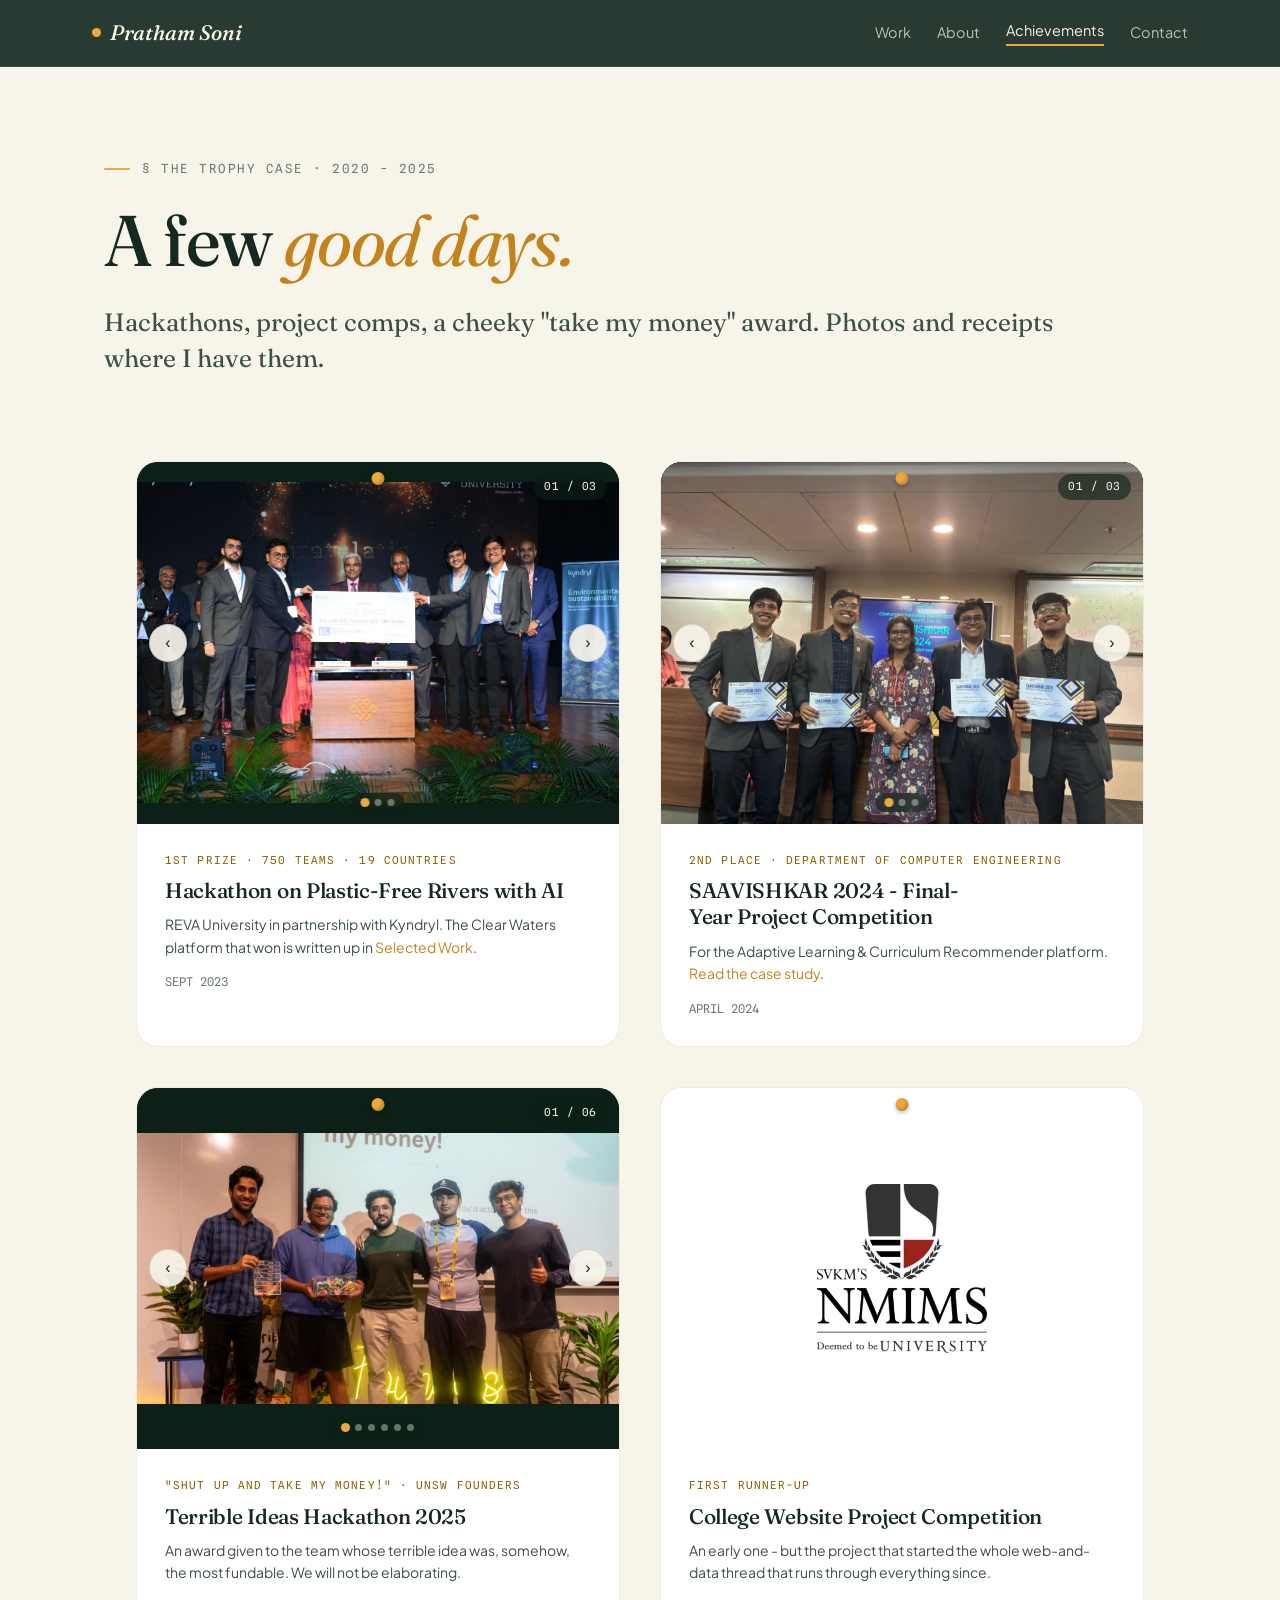
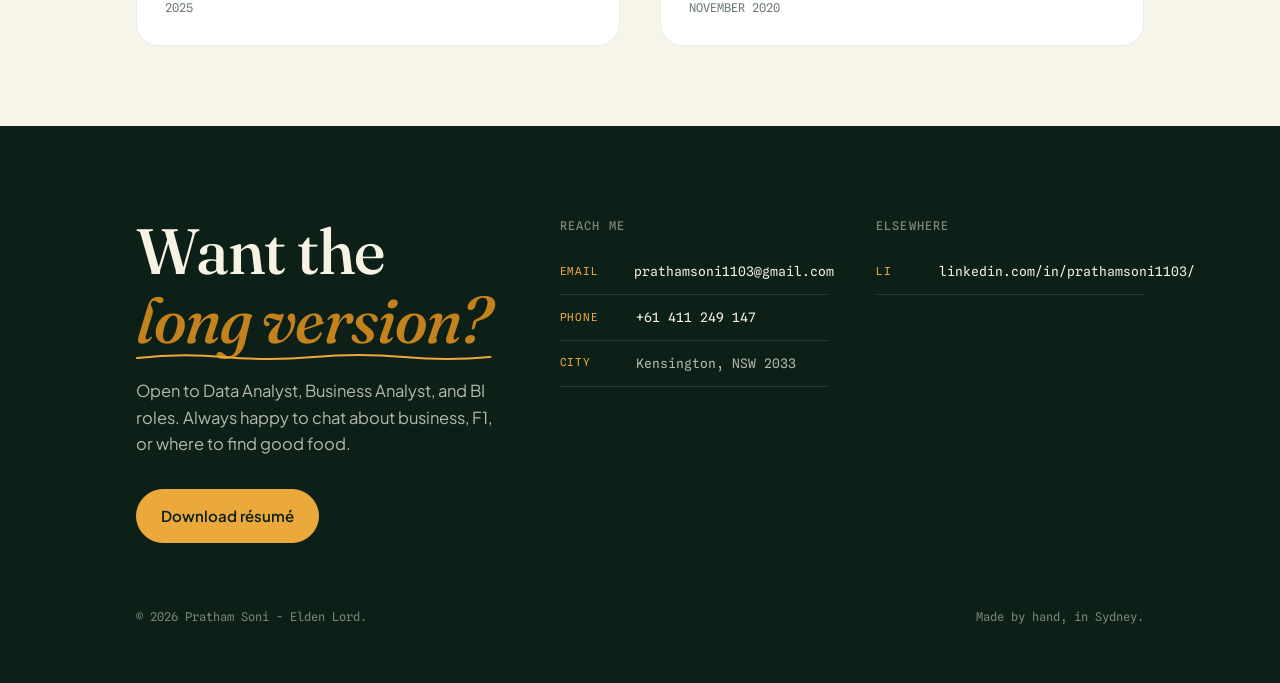
==== commit 882c9b52: "Redesign to Evergreen Ledger theme; add 3 projects and polish pass - New forest-green + amber-gold d" ====
--- a/achievements.html
+++ b/achievements.html
@@ -4,14 +4,23 @@
 <meta charset="UTF-8" />
 <meta name="viewport" content="width=device-width, initial-scale=1.0" />
 <title>Achievements - Pratham Soni</title>
+<meta name="description" content="Hackathon wins and awards - 1st prize at the Plastic-Free Rivers Hackathon (750 teams, 19 countries), 2nd place at SAAVISHKAR 2024, and more." />
+<meta name="theme-color" content="#0C2018" />
+<link rel="icon" type="image/svg+xml" href="favicon.svg" />
+<meta property="og:type" content="website" />
+<meta property="og:title" content="Achievements - Pratham Soni" />
+<meta property="og:description" content="Hackathon wins and awards - 1st prize at the Plastic-Free Rivers Hackathon (750 teams, 19 countries), 2nd place at SAAVISHKAR 2024, and more." />
+<meta property="og:image" content="https://prathamsoni4473.github.io/assets/Projects/hero1.png" />
+<meta name="twitter:card" content="summary_large_image" />
 <link rel="preconnect" href="https://fonts.googleapis.com">
 <link rel="preconnect" href="https://fonts.gstatic.com" crossorigin>
-<link href="https://fonts.googleapis.com/css2?family=Newsreader:ital,opsz,wght@0,6..72,400;0,6..72,500;0,6..72,600;1,6..72,400;1,6..72,500&family=Geist:wght@300;400;500;600&family=JetBrains+Mono:wght@400;500&display=swap" rel="stylesheet">
-<link rel="stylesheet" href="styles.css">
+<link href="https://fonts.googleapis.com/css2?family=Fraunces:ital,opsz,wght@0,9..144,300..700;1,9..144,300..700&family=Plus+Jakarta+Sans:wght@300..800&family=Spline+Sans+Mono:wght@400;500&family=Caveat:wght@500&display=swap" rel="stylesheet">
+<link rel="stylesheet" href="styles.css?v=2">
 </head>
 <body data-screen-label="Achievements">
+<a class="skip-link" href="#main">Skip to content</a>
 
-<nav class="nav">
+<nav class="nav" aria-label="Primary">
   <div class="nav-inner">
     <a href="index.html" class="nav-mark"><span class="dot"></span> Pratham Soni</a>
     <div class="nav-links">
@@ -34,7 +43,7 @@
   </div>
 </header>
 
-<main class="shell" style="padding-bottom: 80px;">
+<main id="main" class="shell" style="padding-bottom: 80px;">
   <div class="ach-page-grid">
 
     <article class="ach-page-card reveal">
@@ -42,9 +51,9 @@
         <span class="pin"></span>
         <div class="ach-carousel" data-ach-carousel>
           <div class="ach-track">
-            <div class="ach-slide"><img src="assets/achievements/plastic-1.jpg" alt="Eco-Guards team holding the 1st Prize cheque at Plastic-Free Rivers Hackathon"></div>
-            <div class="ach-slide"><img src="assets/achievements/plastic-2.jpg" alt="Group photo with sparklers at REVA University congratulations ceremony"></div>
-            <div class="ach-slide"><img src="assets/achievements/plastic-3.jpg" alt="Cheque presentation on stage with REVA University faculty and Kyndryl banner"></div>
+            <div class="ach-slide"><img src="assets/achievements/plastic-1.jpg" alt="Eco-Guards team holding the 1st Prize cheque at Plastic-Free Rivers Hackathon" loading="lazy" decoding="async"></div>
+            <div class="ach-slide"><img src="assets/achievements/plastic-2.jpg" alt="Group photo with sparklers at REVA University congratulations ceremony" loading="lazy" decoding="async"></div>
+            <div class="ach-slide"><img src="assets/achievements/plastic-3.jpg" alt="Cheque presentation on stage with REVA University faculty and Kyndryl banner" loading="lazy" decoding="async"></div>
           </div>
           <button class="ach-btn" data-dir="prev" aria-label="Previous photo">‹</button>
           <button class="ach-btn" data-dir="next" aria-label="Next photo">›</button>
@@ -65,9 +74,9 @@
         <span class="pin"></span>
         <div class="ach-carousel" data-ach-carousel>
           <div class="ach-track">
-            <div class="ach-slide"><img src="assets/achievements/saavishkar-1.jpg" alt="Holding the SAAVISHKAR 2024 certificate in front of the event banner"></div>
-            <div class="ach-slide"><img src="assets/achievements/saavishkar-2.jpg" alt="SAAVISHKAR 2024 - 2nd place certificate close up"></div>
-            <div class="ach-slide"><img src="assets/achievements/saavishkar-3.jpg" alt="Team and faculty members with their SAAVISHKAR 2024 certificates"></div>
+            <div class="ach-slide"><img src="assets/achievements/saavishkar-1.jpg" alt="Holding the SAAVISHKAR 2024 certificate in front of the event banner" loading="lazy" decoding="async"></div>
+            <div class="ach-slide"><img src="assets/achievements/saavishkar-2.jpg" alt="SAAVISHKAR 2024 - 2nd place certificate close up" loading="lazy" decoding="async"></div>
+            <div class="ach-slide"><img src="assets/achievements/saavishkar-3.jpg" alt="Team and faculty members with their SAAVISHKAR 2024 certificates" loading="lazy" decoding="async"></div>
           </div>
           <button class="ach-btn" data-dir="prev" aria-label="Previous photo">‹</button>
           <button class="ach-btn" data-dir="next" aria-label="Next photo">›</button>
@@ -88,12 +97,12 @@
         <span class="pin"></span>
         <div class="ach-carousel" data-ach-carousel>
           <div class="ach-track">
-            <div class="ach-slide"><img src="assets/achievements/terrible-1.jpg" alt="Terrible Ideas Hackathon 2025 - full group photo at UNSW Founders"></div>
-            <div class="ach-slide"><img src="assets/achievements/terrible-2.jpg" alt="Three teammates at the Trollbooth station"></div>
-            <div class="ach-slide"><img src="assets/achievements/terrible-3.jpg" alt="Terrible Ideas 2025 booth setup with art and signage"></div>
-            <div class="ach-slide"><img src="assets/achievements/terrible-4.jpg" alt="Two teammates at the workstation during the hackathon"></div>
-            <div class="ach-slide"><img src="assets/achievements/terrible-5.jpg" alt="Team posing in front of the Trollbooth signage"></div>
-            <div class="ach-slide"><img src="assets/achievements/terrible-6.jpg" alt="Team on stage holding the &quot;Shut up and take my money!&quot; prize"></div>
+            <div class="ach-slide"><img src="assets/achievements/terrible-1.jpg" alt="Terrible Ideas Hackathon 2025 - full group photo at UNSW Founders" loading="lazy" decoding="async"></div>
+            <div class="ach-slide"><img src="assets/achievements/terrible-2.jpg" alt="Three teammates at the Trollbooth station" loading="lazy" decoding="async"></div>
+            <div class="ach-slide"><img src="assets/achievements/terrible-3.jpg" alt="Terrible Ideas 2025 booth setup with art and signage" loading="lazy" decoding="async"></div>
+            <div class="ach-slide"><img src="assets/achievements/terrible-4.jpg" alt="Two teammates at the workstation during the hackathon" loading="lazy" decoding="async"></div>
+            <div class="ach-slide"><img src="assets/achievements/terrible-5.jpg" alt="Team posing in front of the Trollbooth signage" loading="lazy" decoding="async"></div>
+            <div class="ach-slide"><img src="assets/achievements/terrible-6.jpg" alt="Team on stage holding the &quot;Shut up and take my money!&quot; prize" loading="lazy" decoding="async"></div>
           </div>
           <button class="ach-btn" data-dir="prev" aria-label="Previous photo">‹</button>
           <button class="ach-btn" data-dir="next" aria-label="Next photo">›</button>
@@ -112,7 +121,7 @@
     <article class="ach-page-card reveal delay-3">
       <div class="photo photo-logo">
         <span class="pin"></span>
-        <img src="assets/achievements/nmims-logo.webp" alt="SVKM's NMIMS Deemed-to-be University logo">
+        <img src="assets/achievements/nmims-logo.webp" alt="SVKM's NMIMS Deemed-to-be University logo" loading="lazy" decoding="async">
       </div>
       <div class="body">
         <div class="place">First Runner-up</div>
@@ -131,27 +140,27 @@
       <h2>Want the <span class="squiggle"><em class="serif italic" style="color:var(--terracotta-deep);">long version?</em></span></h2>
       <p style="margin-top:24px; max-width:38ch;">Open to Data Analyst, Business Analyst, and BI roles. Always happy to chat about business, F1, or where to find good food.</p>
       <div style="margin-top:32px;">
-        <a href="uploads/Resume_PS_Updated.pdf" class="btn btn-accent" download>Download résumé</a>
+        <a href="uploads/Pratham_Soni_CV.pdf" class="btn btn-accent" download>Download résumé</a>
       </div>
     </div>
     <div>
-      <h4 class="mono" style="font-size:12px; letter-spacing:0.1em; color:var(--ink-3); text-transform:uppercase; margin-bottom:14px;">Reach me</h4>
+      <h4 class="footer-k">Reach me</h4>
       <div class="contact-line"><span class="label">EMAIL</span><a href="mailto:prathamsoni1103@gmail.com">prathamsoni1103@gmail.com</a></div>
       <div class="contact-line"><span class="label">PHONE</span><a href="tel:+61411249147">+61 411 249 147</a></div>
       <div class="contact-line"><span class="label">CITY</span><span>Kensington, NSW 2033</span></div>
     </div>
     <div>
-      <h4 class="mono" style="font-size:12px; letter-spacing:0.1em; color:var(--ink-3); text-transform:uppercase; margin-bottom:14px;">Elsewhere</h4>
+      <h4 class="footer-k">Elsewhere</h4>
       <div class="contact-line"><span class="label">LI</span><a href="https://www.linkedin.com/in/prathamsoni1103/" target="_blank" rel="noopener">linkedin.com/in/prathamsoni1103/</a></div>
     </div>
   </div>
-  <div class="shell" style="margin-top:60px; display:flex; justify-content:space-between; font-family:'JetBrains Mono', monospace; font-size:12px; color:var(--ink-3);">
+  <div class="shell footer-base">
     <span>© 2026 Pratham Soni - Elden Lord.</span>
     <span>Made by hand, in Sydney.</span>
   </div>
 </footer>
 
-<script src="reveal.js"></script>
+<script src="reveal.js?v=2"></script>
 <script>
 // Achievement-card carousels - auto-wires every [data-ach-carousel]
 document.querySelectorAll('[data-ach-carousel]').forEach((root) => {
--- a/styles.css
+++ b/styles.css
@@ -1,18 +1,41 @@
-/* ============ Warm Studio — global styles ============ */
+/* ============ Evergreen Ledger — global styles ============ */
+/* Deep forest green + amber gold. Gold is data-ink: numbers, accents, proof. */
 :root {
-  --paper: #F5EFE3;
-  --paper-2: #EFE7D6;
-  --paper-3: #E7DCC4;
-  --ink: #1F1B16;
-  --ink-2: #3B342A;
-  --ink-3: #6B6258;
-  --terracotta: #C8542B;
-  --terracotta-deep: #A8401D;
-  --sage: #6B7A5A;
-  --ochre: #D4A24C;
-  --rule: #2A241D;
-  --shadow: 0 1px 0 rgba(31,27,22,.06), 0 8px 24px -8px rgba(31,27,22,.18);
-  --shadow-lift: 0 2px 0 rgba(31,27,22,.08), 0 24px 48px -16px rgba(31,27,22,.28);
+  /* primary palette */
+  --forest-950: #0C2018;
+  --forest-900: #123027;
+  --forest-800: #1A3D31;
+  --forest-700: #24503F;
+  --shell: #F7F4EA;
+  --shell-2: #EFEBDC;
+  --shell-3: #E4DFC9;
+  --card: #FFFFFF;
+  --gold: #EBA83B;
+  --gold-soft: #F3C878;
+  --gold-deep: #C4821D;
+  --gold-text: #8F6100;      /* small gold text on light */
+  --milk: #F6F2E4;           /* text on dark */
+  --milk-2: rgba(246, 242, 228, .72);
+  --milk-3: rgba(246, 242, 228, .48);
+  --ink: #16281F;
+  --ink-2: #3D5044;
+  --ink-3: #6C7B6F;
+
+  /* legacy aliases — older pages reference these directly */
+  --paper: var(--shell);
+  --paper-2: var(--shell-2);
+  --paper-3: var(--shell-3);
+  --terracotta: var(--gold);
+  --terracotta-deep: var(--gold-deep);
+  --sage: #5F7A63;
+  --ochre: var(--gold-soft);
+  --rule: #22392E;
+
+  --shadow: 0 1px 0 rgba(18, 48, 39, .05), 0 10px 28px -10px rgba(18, 48, 39, .18);
+  --shadow-lift: 0 2px 0 rgba(18, 48, 39, .06), 0 28px 56px -18px rgba(18, 48, 39, .28);
+
+  --radius: 22px;
+  --radius-sm: 12px;
 }
 
 * {
@@ -29,65 +52,68 @@
 }
 body {
   min-width: 0;
-  overflow-x: hidden;
+  overflow-x: hidden; /* fallback where clip is unsupported */
+  overflow-x: clip;   /* clips without creating a scroll container (keeps sticky nav working) */
   margin: 0;
-  background: var(--paper);
+  background: var(--shell);
   color: var(--ink);
-  font-family: 'Geist', 'Inter', system-ui, sans-serif;
-  font-size: 17px;
-  line-height: 1.55;
+  font-family: 'Plus Jakarta Sans', 'Inter', system-ui, sans-serif;
+  font-size: 16.5px;
+  line-height: 1.6;
   -webkit-font-smoothing: antialiased;
   text-rendering: optimizeLegibility;
-  /* paper grain */
-  background-image:
-    radial-gradient(circle at 20% 30%, rgba(168,64,29,.025) 0, transparent 40%),
-    radial-gradient(circle at 80% 70%, rgba(107,122,90,.03) 0, transparent 40%),
-    url("data:image/svg+xml;utf8,<svg xmlns='http://www.w3.org/2000/svg' width='200' height='200' viewBox='0 0 200 200'><filter id='n'><feTurbulence type='fractalNoise' baseFrequency='0.9' numOctaves='2' stitchTiles='stitch'/><feColorMatrix values='0 0 0 0 0.12 0 0 0 0 0.10 0 0 0 0 0.08 0 0 0 0.04 0'/></filter><rect width='200' height='200' filter='url(%23n)'/></svg>");
-}
-
-body::before {
-  content: '';
-  position: fixed;
-  inset: 0;
-  z-index: -1;
-  pointer-events: none;
-  background:
-    radial-gradient(circle at 18% 16%, rgba(200,84,43,.08), transparent 16%),
-    radial-gradient(circle at 78% 72%, rgba(107,122,90,.06), transparent 18%);
-  opacity: .75;
-  animation: drift 24s ease-in-out infinite;
-}
-
-@keyframes drift {
-  0%, 100% { background-position: 18% 16%, 78% 72%; }
-  50% { background-position: 28% 24%, 68% 62%; }
-}
-
-@keyframes pulseDot {
-  0% { transform: scale(1); box-shadow: 0 0 0 0 rgba(200,84,43,.25); }
-  100% { transform: scale(1.3); box-shadow: 0 0 0 6px rgba(200,84,43,.05); }
 }
 
 h1, h2, h3, h4 {
-  font-family: 'Newsreader', 'Source Serif Pro', Georgia, serif;
+  font-family: 'Fraunces', Georgia, serif;
   font-weight: 500;
   letter-spacing: -0.015em;
   color: var(--ink);
   margin: 0;
   text-wrap: balance;
 }
-h1 { font-size: clamp(48px, 7vw, 96px); line-height: 1.02; letter-spacing: -0.03em; }
+h1 { font-size: clamp(44px, 6.4vw, 88px); line-height: 1.04; letter-spacing: -0.02em; }
 h2 { font-size: clamp(32px, 4vw, 52px); line-height: 1.08; }
-h3 { font-size: clamp(22px, 2.2vw, 30px); line-height: 1.2; }
+h3 { font-size: clamp(21px, 2.2vw, 28px); line-height: 1.2; }
 
 p { text-wrap: pretty; color: var(--ink-2); }
 
-a { color: var(--terracotta-deep); text-decoration: none; text-underline-offset: 3px; }
-a:hover { text-decoration: underline; text-decoration-thickness: 1.5px; text-decoration-style: wavy; }
-
-.mono { font-family: 'JetBrains Mono', ui-monospace, Menlo, monospace; font-size: 0.78em; letter-spacing: 0.02em; }
-.serif { font-family: 'Newsreader', Georgia, serif; }
+a { color: var(--gold-deep); text-decoration: none; text-underline-offset: 3px; }
+a:hover { text-decoration: underline; text-decoration-thickness: 1.5px; }
+:focus-visible { outline: 2px solid var(--gold); outline-offset: 3px; border-radius: 4px; }
+
+.mono { font-family: 'Spline Sans Mono', ui-monospace, Menlo, monospace; font-size: 0.78em; letter-spacing: 0.02em; }
+.serif { font-family: 'Fraunces', Georgia, serif; }
 .italic { font-style: italic; }
+
+/* Gold italic accent word inside headings — the reference signature */
+.h-accent {
+  font-family: 'Fraunces', Georgia, serif;
+  font-style: italic;
+  font-weight: 400;
+  color: var(--gold);
+}
+.on-light .h-accent, .band-light .h-accent { color: var(--gold-deep); }
+
+/* Eyebrow: gold dash + small caps, as in the references */
+.eyebrow {
+  display: inline-flex;
+  align-items: center;
+  gap: 12px;
+  font-family: 'Spline Sans Mono', monospace;
+  font-size: 12.5px;
+  letter-spacing: 0.14em;
+  text-transform: uppercase;
+  color: var(--milk-2);
+}
+.eyebrow::before {
+  content: '';
+  width: 26px;
+  height: 2px;
+  border-radius: 2px;
+  background: var(--gold);
+}
+.band-light .eyebrow { color: var(--ink-3); }
 
 /* ============ Layout ============ */
 .shell {
@@ -95,178 +121,568 @@
   width: 100%;
   min-width: 0;
   margin: 0 auto;
-  padding-inline: clamp(48px, 9vw, 108px);
+  padding-inline: clamp(40px, 8vw, 96px);
 }
 .shell-narrow {
   max-width: 880px;
   width: 100%;
   min-width: 0;
   margin: 0 auto;
-  padding-inline: clamp(48px, 9vw, 108px);
-}
-
+  padding-inline: clamp(40px, 8vw, 96px);
+}
+
+.band { padding: 100px 0; }
+.band-dark { background: var(--forest-900); color: var(--milk); }
+.band-dark h1, .band-dark h2, .band-dark h3 { color: var(--milk); }
+.band-dark p { color: var(--milk-2); }
+.band-deep { background: var(--forest-950); }
+.band-light { background: var(--shell); }
+.band-lighter { background: var(--card); }
+
+/* ============ Nav (dark on every page) ============ */
 .nav {
   position: sticky;
   top: 0;
   z-index: 50;
-  background: color-mix(in oklab, var(--paper) 88%, transparent);
+  background: color-mix(in oklab, var(--forest-950) 88%, transparent);
   backdrop-filter: blur(10px);
   -webkit-backdrop-filter: blur(10px);
-  border-bottom: 1px solid color-mix(in oklab, var(--ink) 8%, transparent);
+  border-bottom: 1px solid rgba(246, 242, 228, .08);
 }
 .nav-inner {
   display: flex;
   align-items: center;
   justify-content: space-between;
-  padding: 18px clamp(32px, 6vw, 52px);
+  padding: 16px clamp(32px, 6vw, 52px);
   max-width: 1200px;
   margin: 0 auto;
 }
 .nav-mark {
-  font-family: 'Newsreader', serif;
-  font-size: 22px;
+  font-family: 'Fraunces', serif;
+  font-size: 21px;
   font-weight: 500;
   font-style: italic;
   display: inline-flex;
   align-items: center;
-  gap: 8px;
-}
-.nav-mark .dot { width: 8px; height: 8px; border-radius: 50%; background: var(--terracotta); display: inline-block; animation: pulseDot 2.8s ease-in-out infinite alternate; }
-.nav-links { display: flex; gap: 28px; align-items: center; font-size: 15px; }
-.nav-links a { color: var(--ink-2); transition: color .2s ease, transform .2s ease; }
-.nav-links a:hover { color: var(--terracotta-deep); text-decoration: none; transform: translateY(-1px); }
-.nav-links a.active { color: var(--ink); border-bottom: 1.5px solid var(--terracotta); padding-bottom: 2px; }
+  gap: 9px;
+  color: var(--milk);
+}
+.nav-mark:hover { text-decoration: none; color: var(--gold-soft); }
+.nav-mark .dot {
+  width: 9px; height: 9px;
+  border-radius: 50%;
+  background: var(--gold);
+  display: inline-block;
+  animation: pulseDot 2.8s ease-in-out infinite alternate;
+}
+@keyframes pulseDot {
+  0% { transform: scale(1); box-shadow: 0 0 0 0 rgba(235,168,59,.3); }
+  100% { transform: scale(1.25); box-shadow: 0 0 0 6px rgba(235,168,59,.06); }
+}
+.nav-links { display: flex; gap: 26px; align-items: center; font-size: 14.5px; }
+.nav-links a { color: var(--milk-2); transition: color .2s ease; }
+.nav-links a:hover { color: var(--gold); text-decoration: none; }
+.nav-links a.active { color: var(--milk); border-bottom: 2px solid var(--gold); padding-bottom: 2px; }
+.nav-cta {
+  border: 1.5px solid var(--gold);
+  color: var(--gold) !important;
+  border-radius: 999px;
+  padding: 8px 16px;
+}
+.nav-cta:hover { background: var(--gold); color: var(--forest-950) !important; }
+
+/* ============ Buttons ============ */
+.btn {
+  display: inline-flex;
+  align-items: center;
+  gap: 10px;
+  padding: 14px 24px;
+  border-radius: 999px;
+  font-size: 15px;
+  font-weight: 600;
+  border: 1.5px solid var(--forest-900);
+  background: var(--forest-900);
+  color: var(--milk);
+  cursor: pointer;
+  transition: transform .2s ease, box-shadow .2s ease, background .2s ease, color .2s ease;
+  text-decoration: none;
+}
+.btn:hover { transform: translateY(-2px); box-shadow: var(--shadow); text-decoration: none; }
+.btn-accent {
+  background: var(--gold);
+  border-color: var(--gold);
+  color: var(--forest-950);
+}
+.btn-accent:hover { background: var(--gold-soft); border-color: var(--gold-soft); }
+.btn-ghost {
+  background: transparent;
+  color: var(--ink);
+  border-color: var(--ink);
+}
+.btn-ghost:hover { background: var(--ink); color: var(--shell); }
+.band-dark .btn-ghost, .band-deep .btn-ghost {
+  color: var(--milk);
+  border-color: var(--milk-3);
+}
+.band-dark .btn-ghost:hover, .band-deep .btn-ghost:hover {
+  background: var(--milk);
+  color: var(--forest-950);
+  border-color: var(--milk);
+}
+/* gold circle arrow chip inside pill buttons (reference "Download CV →") */
+.btn .chip {
+  display: inline-grid;
+  place-items: center;
+  width: 26px; height: 26px;
+  margin: -6px -12px -6px 2px;
+  border-radius: 50%;
+  background: var(--forest-950);
+  color: var(--gold);
+  font-size: 14px;
+}
 
 /* ============ Hero ============ */
 .hero {
-  padding: 100px 0 80px;
-  display: grid;
-  grid-template-columns: 1.2fr 1fr;
-  gap: 80px;
-  align-items: center;
-}
-@media (max-width: 880px) {
-  .hero { grid-template-columns: 1fr; gap: 48px; padding: 60px 0; }
-}
-.hero-eyebrow {
-  display: inline-flex;
-  align-items: center;
-  gap: 10px;
-  margin-bottom: 28px;
-  color: var(--ink-3);
-}
-.hero-eyebrow::before {
-  content: ''; width: 36px; height: 1px; background: var(--ink-3);
-}
-.hero h1 .ink { color: var(--terracotta-deep); font-style: italic; font-weight: 400; }
+  padding: 92px 0 84px;
+  display: grid;
+  grid-template-columns: 1.15fr 0.85fr;
+  gap: clamp(40px, 6vw, 88px);
+  align-items: center;
+}
+.hero h1 { color: var(--milk); }
 .hero-sub {
-  margin-top: 32px;
-  font-size: 19px;
-  max-width: 52ch;
-  color: var(--ink-2);
+  margin-top: 28px;
+  font-size: 18px;
+  max-width: 54ch;
+  color: var(--milk-2);
 }
 .hero-cta {
-  margin-top: 40px;
+  margin-top: 38px;
   display: flex;
   gap: 14px;
   flex-wrap: wrap;
-}
-
-/* hand-drawn underline accent */
-.squiggle {
+  align-items: center;
+}
+
+/* stats row — the reference "600+ / 50+ / 18+" device, with real numbers */
+.stats-row {
+  margin-top: 56px;
+  display: flex;
+  gap: clamp(28px, 5vw, 64px);
+  flex-wrap: wrap;
+}
+.stat-b .n {
+  font-family: 'Fraunces', serif;
+  font-size: clamp(30px, 3vw, 40px);
+  font-weight: 550;
+  color: var(--gold);
+  letter-spacing: -0.02em;
+  line-height: 1;
+}
+.stat-b .l {
+  margin-top: 8px;
+  font-size: 13px;
+  color: var(--milk-2);
+}
+
+/* ============ Portrait: gold disc + orbiting tool pills ============ */
+.orbit {
+  position: relative;
+  width: min(400px, 82vw);
+  margin: 0 auto;
+  aspect-ratio: 1;
+}
+.orbit::before {
+  /* gold disc behind the cutout */
+  content: '';
+  position: absolute;
+  inset: 6%;
+  border-radius: 50%;
+  background: radial-gradient(circle at 32% 28%, var(--gold-soft), var(--gold) 62%, var(--gold-deep));
+  box-shadow: var(--shadow-lift);
+}
+.orbit::after {
+  /* thin dashed survey ring */
+  content: '';
+  position: absolute;
+  inset: -5.5%;
+  border-radius: 50%;
+  border: 1.5px dashed rgba(246, 242, 228, .30);
+  animation: spin 80s linear infinite;
+}
+@keyframes spin { to { transform: rotate(360deg); } }
+.orbit img {
+  /* transparent cutout: box extends 22% above the orbit so the portrait renders
+     larger; #orbitClip's ellipse maps back onto the disc circle in this box */
+  position: absolute;
+  inset: -22% 0 0 0;
+  width: 100%;
+  height: 122%;
+  object-fit: contain;
+  object-position: bottom center;
+  clip-path: url(#orbitClip);
+  filter: drop-shadow(0 18px 30px rgba(12, 32, 24, .38));
+}
+.orbit-pills { position: absolute; inset: 0; z-index: 3; pointer-events: none; }
+.orbit-pills .opill {
+  position: absolute;
+  font-family: 'Spline Sans Mono', monospace;
+  font-size: 12px;
+  letter-spacing: 0.03em;
+  padding: 7px 14px;
+  border-radius: 999px;
+  background: var(--gold);
+  color: var(--forest-950);
+  box-shadow: 0 6px 16px -6px rgba(0,0,0,.35);
+  white-space: nowrap;
+  animation: bob 6s ease-in-out infinite;
+}
+.orbit-pills .opill.alt {
+  background: var(--forest-800);
+  color: var(--milk);
+  border: 1px solid rgba(246,242,228,.22);
+}
+@keyframes bob {
+  0%, 100% { transform: translateY(0) rotate(var(--tilt, 0deg)); }
+  50% { transform: translateY(-7px) rotate(var(--tilt, 0deg)); }
+}
+.fig-caption {
+  margin-top: 22px;
+  display: flex;
+  justify-content: space-between;
+  gap: 16px;
+  font-family: 'Spline Sans Mono', monospace;
+  font-size: 11.5px;
+  letter-spacing: 0.04em;
+  color: var(--milk-3);
+}
+
+/* ============ Section head (light + dark bands) ============ */
+.sec-head {
+  display: flex;
+  align-items: flex-end;
+  justify-content: space-between;
+  gap: 24px;
+  flex-wrap: wrap;
+  margin-bottom: 48px;
+}
+.sec-head h2 { margin-top: 14px; }
+.sec-link {
+  display: inline-flex;
+  align-items: center;
+  gap: 10px;
+  font-size: 14.5px;
+  font-weight: 600;
+  color: var(--ink);
+  border: 1.5px solid var(--ink);
+  border-radius: 999px;
+  padding: 10px 20px;
+  transition: background .2s ease, color .2s ease, transform .2s ease;
+}
+.sec-link:hover { background: var(--forest-900); color: var(--milk); text-decoration: none; transform: translateY(-2px); }
+.band-dark .sec-link { color: var(--milk); border-color: var(--milk-3); }
+.band-dark .sec-link:hover { background: var(--gold); border-color: var(--gold); color: var(--forest-950); }
+
+/* ============ Project cards (landing) ============ */
+.p-grid {
+  display: grid;
+  grid-template-columns: repeat(2, 1fr);
+  gap: 32px;
+}
+.p-card {
+  display: flex;
+  flex-direction: column;
+  background: var(--card);
+  border: 1px solid color-mix(in oklab, var(--ink) 9%, transparent);
+  border-radius: var(--radius);
+  overflow: hidden;
+  color: var(--ink);
+  text-decoration: none;
+  transition: transform .28s ease, box-shadow .28s ease;
+}
+.p-card:hover { transform: translateY(-6px); box-shadow: var(--shadow-lift); text-decoration: none; }
+.p-cover {
+  aspect-ratio: 16 / 10;
+  background: var(--forest-900);
+  overflow: hidden;
+}
+.p-cover img {
+  width: 100%;
+  height: 100%;
+  object-fit: cover;
+  display: block;
+  transition: transform .4s ease;
+}
+.p-card:hover .p-cover img { transform: scale(1.03); }
+.p-body { padding: 22px 26px 24px; display: flex; flex-direction: column; gap: 10px; flex: 1; }
+.p-tags { display: flex; flex-wrap: wrap; gap: 7px; }
+.ptag {
+  font-family: 'Spline Sans Mono', monospace;
+  font-size: 11px;
+  letter-spacing: 0.03em;
+  background: var(--gold);
+  color: var(--forest-950);
+  padding: 4px 11px;
+  border-radius: 999px;
+  font-weight: 500;
+}
+.ptag.ghost {
+  background: transparent;
+  border: 1px solid color-mix(in oklab, var(--ink) 22%, transparent);
+  color: var(--ink-2);
+}
+.p-card h3 { font-size: 23px; margin-top: 4px; transition: color .25s ease; }
+.p-card:hover h3 { color: var(--gold-deep); }
+.p-blurb { font-size: 14.5px; line-height: 1.55; margin: 0; }
+.p-foot {
+  margin-top: auto;
+  padding-top: 14px;
+  display: flex;
+  align-items: center;
+  justify-content: space-between;
+  gap: 12px;
+}
+.p-meta {
+  font-family: 'Spline Sans Mono', monospace;
+  font-size: 12px;
+  color: var(--ink-3);
+  letter-spacing: 0.04em;
+}
+.p-go {
+  display: inline-grid;
+  place-items: center;
+  width: 34px; height: 34px;
+  border-radius: 50%;
+  background: var(--forest-900);
+  color: var(--gold);
+  font-size: 15px;
+  transition: background .25s ease, transform .25s ease;
+}
+.p-card:hover .p-go { background: var(--gold); color: var(--forest-950); transform: translateX(4px); }
+
+/* ============ About band ============ */
+.about-grid {
+  display: grid;
+  grid-template-columns: 1.15fr 0.85fr;
+  gap: clamp(40px, 6vw, 88px);
+  align-items: start;
+}
+.about-lede {
+  font-family: 'Fraunces', serif;
+  font-size: clamp(22px, 2.4vw, 29px);
+  line-height: 1.38;
+  color: var(--milk);
+  letter-spacing: -0.01em;
+}
+.about-lede em { color: var(--gold); font-style: italic; }
+.sig {
+  font-family: 'Caveat', cursive;
+  font-size: 40px;
+  color: var(--gold-soft);
+  transform: rotate(-4deg);
   display: inline-block;
-  position: relative;
-}
+  line-height: 1;
+}
+
+/* Journey cards — Education / Experience, cream cards on green */
+.journey {
+  margin-top: 64px;
+  display: grid;
+  grid-template-columns: 1fr 1fr;
+  gap: 32px;
+}
+.j-card {
+  background: var(--shell);
+  border-radius: var(--radius);
+  padding: 34px 34px 26px;
+  color: var(--ink);
+  box-shadow: var(--shadow);
+}
+.j-head {
+  display: flex;
+  align-items: center;
+  gap: 14px;
+  margin-bottom: 22px;
+}
+.j-ico {
+  width: 44px; height: 44px;
+  border-radius: 50%;
+  background: var(--gold);
+  display: grid;
+  place-items: center;
+  color: var(--forest-950);
+  font-size: 20px;
+  flex: none;
+}
+.j-card h3 { font-size: 25px; }
+.j-item {
+  padding: 14px 0 14px 18px;
+  border-left: 2.5px solid color-mix(in oklab, var(--gold) 55%, transparent);
+  margin-bottom: 6px;
+}
+.j-item .when {
+  font-family: 'Spline Sans Mono', monospace;
+  font-size: 11.5px;
+  letter-spacing: 0.06em;
+  color: var(--gold-text);
+}
+.j-item .what {
+  font-family: 'Fraunces', serif;
+  font-size: 20px;
+  font-weight: 550;
+  margin-top: 3px;
+  color: var(--ink);
+}
+.j-item .where {
+  font-size: 14px;
+  color: var(--ink-2);
+  margin-top: 2px;
+}
+
+/* ============ Toolkit ============ */
+.skills {
+  display: grid;
+  grid-template-columns: repeat(2, 1fr);
+  gap: 40px 56px;
+}
+.skill-block h4 {
+  font-family: 'Spline Sans Mono', monospace;
+  font-size: 12px;
+  letter-spacing: 0.12em;
+  text-transform: uppercase;
+  color: var(--gold-text);
+  margin-bottom: 14px;
+  font-weight: 500;
+  display: flex;
+  align-items: center;
+  gap: 10px;
+}
+.skill-block h4::before {
+  content: '';
+  width: 18px; height: 2px;
+  border-radius: 2px;
+  background: var(--gold);
+}
+.skill-list { display: flex; flex-wrap: wrap; gap: 8px; }
+.skill-list .pill {
+  background: var(--card);
+  border: 1px solid color-mix(in oklab, var(--ink) 13%, transparent);
+  padding: 7px 14px;
+  border-radius: 999px;
+  font-size: 13.5px;
+  color: var(--ink-2);
+  transition: border-color .2s ease, color .2s ease, transform .2s ease;
+}
+.skill-list .pill:hover { border-color: var(--gold); color: var(--ink); transform: translateY(-2px); }
+
+/* ============ Achievements teaser grid (landing) ============ */
+.ach-grid {
+  display: grid;
+  grid-template-columns: repeat(4, 1fr);
+  gap: 24px;
+}
+.ach-card {
+  background: var(--card);
+  border: 1px solid color-mix(in oklab, var(--ink) 9%, transparent);
+  border-radius: var(--radius-sm);
+  padding: 16px;
+  display: flex;
+  flex-direction: column;
+  gap: 12px;
+  transition: transform .25s ease, box-shadow .25s ease;
+  text-decoration: none;
+  color: var(--ink);
+}
+.ach-card:hover { transform: translateY(-4px); box-shadow: var(--shadow); text-decoration: none; }
+.ach-card .photo {
+  aspect-ratio: 4/3;
+  background: var(--shell-2);
+  border-radius: 8px;
+  display: grid; place-items: center;
+  overflow: hidden;
+}
+.ach-card .photo img { width: 100%; height: 100%; object-fit: cover; display: block; }
+.ach-card .photo.photo-logo { background: var(--shell); padding: 24px; }
+.ach-card .photo.photo-logo img {
+  object-fit: contain;
+  width: auto; height: auto;
+  max-width: 55%; max-height: 70%;
+  margin: 0 auto;
+}
+.ach-card h4 { font-size: 16.5px; line-height: 1.3; font-family: 'Plus Jakarta Sans', sans-serif; font-weight: 600; }
+.ach-card .date { font-family: 'Spline Sans Mono', monospace; font-size: 11px; color: var(--gold-text); letter-spacing: 0.05em; }
+
+/* ============ Footer / Contact (deep green) ============ */
+.footer {
+  padding: 90px 0 56px;
+  background: var(--forest-950);
+  color: var(--milk);
+}
+.footer h2 { color: var(--milk); font-size: clamp(40px, 5vw, 64px); }
+.footer p { color: var(--milk-2); }
+.footer-grid {
+  display: grid;
+  grid-template-columns: 1.4fr 1fr 1fr;
+  gap: 48px;
+}
+.contact-line {
+  display: flex;
+  align-items: center;
+  gap: 12px;
+  padding: 12px 0;
+  border-bottom: 1px solid rgba(246,242,228,.12);
+  font-family: 'Spline Sans Mono', monospace;
+  font-size: 13px;
+  color: var(--milk-2);
+}
+.contact-line .label { color: var(--gold); width: 64px; font-size: 11px; letter-spacing: 0.08em; }
+.contact-line a { color: var(--milk); }
+.contact-line a:hover { color: var(--gold-soft); }
+.footer-k {
+  font-family: 'Spline Sans Mono', monospace;
+  font-size: 12px;
+  letter-spacing: 0.1em;
+  color: var(--milk-3);
+  text-transform: uppercase;
+  margin-bottom: 14px;
+  font-weight: 500;
+}
+.footer-base {
+  margin-top: 64px;
+  display: flex;
+  justify-content: space-between;
+  gap: 16px;
+  flex-wrap: wrap;
+  font-family: 'Spline Sans Mono', monospace;
+  font-size: 12px;
+  color: var(--milk-3);
+}
+
+/* squiggle underline accent (legacy) — now a gold curve */
+.squiggle { display: inline-block; position: relative; }
 .squiggle::after {
   content: '';
   position: absolute;
   left: -2px; right: -2px; bottom: -8px;
   height: 10px;
-  background: url("data:image/svg+xml;utf8,<svg xmlns='http://www.w3.org/2000/svg' viewBox='0 0 200 10' preserveAspectRatio='none'><path d='M2 6 Q 25 1, 50 5 T 100 5 T 150 5 T 198 5' stroke='%23C8542B' stroke-width='2' fill='none' stroke-linecap='round'/></svg>") no-repeat;
+  background: url("data:image/svg+xml;utf8,<svg xmlns='http://www.w3.org/2000/svg' viewBox='0 0 200 10' preserveAspectRatio='none'><path d='M2 6 Q 25 1, 50 5 T 100 5 T 150 5 T 198 5' stroke='%23EBA83B' stroke-width='2' fill='none' stroke-linecap='round'/></svg>") no-repeat;
   background-size: 100% 100%;
 }
 
-/* ============ Buttons ============ */
-.btn {
-  display: inline-flex;
-  align-items: center;
-  gap: 10px;
-  padding: 14px 22px;
-  border-radius: 999px;
-  font-size: 15px;
-  font-weight: 500;
-  border: 1.5px solid var(--ink);
-  background: var(--ink);
-  color: var(--paper);
-  cursor: pointer;
-  transition: transform .2s ease, box-shadow .2s ease, background .2s ease;
-  text-decoration: none;
-}
-.btn:hover { transform: translateY(-2px); box-shadow: var(--shadow); text-decoration: none; }
-.btn-ghost {
-  background: transparent;
-  color: var(--ink);
-  border-color: var(--ink);
-}
-.btn-ghost:hover { background: var(--ink); color: var(--paper); }
-.btn-accent {
-  background: var(--terracotta);
-  border-color: var(--terracotta);
-  color: var(--paper);
-}
-.btn-accent:hover { background: var(--terracotta-deep); border-color: var(--terracotta-deep); }
-
-/* ============ Hero portrait placeholder ============ */
-.portrait {
-  position: relative;
-  aspect-ratio: 4/5;
-  background: var(--paper-3);
-  border-radius: 6px;
-  overflow: hidden;
-  transform: rotate(1.2deg);
-  animation: floatMove 12s ease-in-out infinite;
-  box-shadow: var(--shadow-lift);
-  background-image:
-    repeating-linear-gradient(45deg,
-      color-mix(in oklab, var(--paper-3) 100%, var(--ink) 0%) 0,
-      color-mix(in oklab, var(--paper-3) 100%, var(--ink) 0%) 14px,
-      color-mix(in oklab, var(--paper-3) 92%, var(--ink) 8%) 14px,
-      color-mix(in oklab, var(--paper-3) 92%, var(--ink) 8%) 16px);
-}
-@keyframes floatMove {
-  0%, 100% { transform: rotate(1.2deg) translateY(0); }
-  50% { transform: rotate(1.05deg) translateY(-6px); }
-}
-.portrait::after {
-  white-space: pre;
-  position: absolute;
-  inset: 0;
-  display: grid; place-items: center;
-  font-family: 'JetBrains Mono', monospace;
-  font-size: 12px;
-  color: var(--ink-3);
-  text-align: center;
-  letter-spacing: 0.05em;
-  text-transform: uppercase;
-}
-.portrait-tape {
-  position: absolute;
-  top: -12px;
-  left: 50%;
-  transform: translateX(-50%) rotate(-3deg);
-  width: 110px;
-  height: 28px;
-  background: color-mix(in oklab, var(--ochre) 60%, var(--paper));
-  opacity: 0.85;
-  z-index: 2;
-  box-shadow: 0 2px 6px rgba(0,0,0,.08);
-}
-
-/* ============ Section headings ============ */
-.section {
-  padding: 100px 0;
-  border-top: 1px solid color-mix(in oklab, var(--ink) 10%, transparent);
-}
+/* ============ Reveal animation ============ */
+.reveal {
+  opacity: 0;
+  transform: translateY(24px);
+  transition: opacity .8s ease, transform .8s cubic-bezier(.2,.7,.2,1);
+}
+.reveal.is-visible { opacity: 1; transform: translateY(0); }
+.reveal.delay-1 { transition-delay: .08s; }
+.reveal.delay-2 { transition-delay: .16s; }
+.reveal.delay-3 { transition-delay: .24s; }
+.reveal.delay-4 { transition-delay: .32s; }
+
+/* ============ Legacy section styles (still used on old pages) ============ */
+.section { padding: 100px 0; }
 .section-head {
   display: flex;
   align-items: baseline;
@@ -276,7 +692,7 @@
   flex-wrap: wrap;
 }
 .section-num {
-  font-family: 'JetBrains Mono', monospace;
+  font-family: 'Spline Sans Mono', monospace;
   font-size: 13px;
   color: var(--ink-3);
   letter-spacing: 0.1em;
@@ -284,275 +700,83 @@
 }
 .section-title-row { display: flex; align-items: baseline; gap: 18px; }
 .section-link {
-  font-family: 'JetBrains Mono', monospace;
+  font-family: 'Spline Sans Mono', monospace;
   font-size: 13px;
   letter-spacing: 0.05em;
   color: var(--ink-2);
 }
 
-/* ============ Project list (landing) ============ */
-.project-list {
-  display: flex;
-  flex-direction: column;
-  border-top: 1px solid var(--ink);
-}
-.project-row {
-  display: grid;
-  grid-template-columns: 60px 1fr 220px 160px 40px;
-  gap: 24px;
-  padding: 28px 8px;
-  border-bottom: 1px solid color-mix(in oklab, var(--ink) 18%, transparent);
-  align-items: center;
-  text-decoration: none;
-  color: var(--ink);
-  position: relative;
-  transition: padding .25s ease, background .25s ease;
-}
-.project-row:hover {
-  padding-left: 24px;
-  background: color-mix(in oklab, var(--paper-2) 80%, var(--paper));
-  text-decoration: none;
-}
-.project-row:hover .project-arrow { transform: translateX(6px) rotate(-45deg); color: var(--terracotta); }
-.project-row:hover .project-title { color: var(--terracotta-deep); }
-.project-num {
-  font-family: 'JetBrains Mono', monospace;
-  font-size: 13px;
+/* ============ Case-study pages (light theme) ============ */
+.case-hero { padding: 84px clamp(32px, 6vw, 64px) 60px; }
+.case-hero .reveal { width: 100%; }
+.case-eyebrow {
+  font-family: 'Spline Sans Mono', monospace;
+  font-size: 12.5px;
   color: var(--ink-3);
-}
-.project-title {
-  font-family: 'Newsreader', serif;
-  font-size: clamp(22px, 2.4vw, 30px);
-  font-weight: 500;
-  letter-spacing: -0.01em;
-  transition: color .25s ease;
-}
-.project-tags {
-  display: flex; flex-wrap: wrap; gap: 6px;
-}
-.tag {
-  font-family: 'JetBrains Mono', monospace;
-  font-size: 11px;
+  letter-spacing: 0.12em;
+  text-transform: uppercase;
+  margin-bottom: 24px;
+  display: inline-flex;
+  align-items: center;
+  gap: 12px;
+}
+.case-eyebrow::before {
+  content: '';
+  width: 26px; height: 2px;
+  border-radius: 2px;
+  background: var(--gold);
+}
+.case-title { font-size: clamp(42px, 5.6vw, 76px); line-height: 1.04; letter-spacing: -0.02em; }
+.case-deck {
+  margin-top: 28px;
+  font-family: 'Fraunces', serif;
+  font-size: clamp(19px, 2vw, 25px);
+  line-height: 1.42;
   color: var(--ink-2);
-  border: 1px solid color-mix(in oklab, var(--ink) 25%, transparent);
-  padding: 3px 8px;
-  border-radius: 999px;
-  letter-spacing: 0.04em;
-}
-.project-year {
-  font-family: 'JetBrains Mono', monospace;
-  font-size: 13px;
-  color: var(--ink-3);
-}
-.project-arrow {
-  width: 18px; height: 18px;
-  border-top: 1.5px solid var(--ink-2);
-  border-right: 1.5px solid var(--ink-2);
-  transform: rotate(45deg);
-  transition: transform .3s ease, color .3s ease;
-  justify-self: end;
-}
-@media (max-width: 880px) {
-  .project-row { grid-template-columns: 40px 1fr 30px; gap: 16px; }
-  .project-tags, .project-year { display: none; }
-}
-
-/* ============ About strip ============ */
-.about-strip {
-  display: grid;
-  grid-template-columns: 1fr 1.4fr;
-  gap: 80px;
-  align-items: start;
-}
-@media (max-width: 880px) { .about-strip { grid-template-columns: 1fr; gap: 32px; } }
-.about-lede {
-  font-family: 'Newsreader', serif;
-  font-size: clamp(24px, 2.6vw, 32px);
-  line-height: 1.3;
-  color: var(--ink);
-  letter-spacing: -0.01em;
-}
-.about-lede em { color: var(--terracotta-deep); font-style: italic; }
-.about-meta { font-family: 'JetBrains Mono', monospace; font-size: 13px; color: var(--ink-3); }
-
-/* ============ Achievements teaser grid ============ */
-.ach-grid {
+  max-width: 60ch;
+}
+.case-meta {
   display: grid;
   grid-template-columns: repeat(4, 1fr);
   gap: 24px;
-}
-@media (max-width: 880px) { .ach-grid { grid-template-columns: repeat(2, 1fr); } }
-.ach-card {
-  background: var(--paper-2);
-  border: 1px solid color-mix(in oklab, var(--ink) 14%, transparent);
-  border-radius: 4px;
-  padding: 20px;
-  display: flex;
-  flex-direction: column;
-  gap: 12px;
-  transition: transform .25s ease, box-shadow .25s ease;
-  text-decoration: none;
-  color: var(--ink);
-}
-.ach-card:hover { transform: translateY(-4px); box-shadow: var(--shadow); text-decoration: none; }
-.ach-card .photo {
-  aspect-ratio: 4/3;
-  background: var(--paper-3);
-  border-radius: 2px;
-  display: grid; place-items: center;
-  font-family: 'JetBrains Mono', monospace;
-  font-size: 10px;
-  color: var(--ink-3);
-  background-image: repeating-linear-gradient(45deg, transparent 0 8px, rgba(31,27,22,.04) 8px 9px);
-  overflow: hidden;
-}
-.ach-card .photo img {
-  width: 100%;
-  height: 100%;
-  object-fit: cover;
-  display: block;
-}
-.ach-card .photo.photo-logo {
-  background: var(--paper);
-  background-image: none;
-  padding: 28px;
-  display: grid;
-  place-items: center;
-}
-.ach-card .photo.photo-logo img {
-  object-fit: contain;
-  width: auto;
-  height: auto;
-  max-width: 55%;
-  max-height: 70%;
-  margin: 0 auto;
-}
-.ach-card h4 { font-size: 17px; line-height: 1.25; }
-.ach-card .date { font-family: 'JetBrains Mono', monospace; font-size: 11px; color: var(--ink-3); }
-
-/* ============ Skills strip ============ */
-.skills {
-  display: grid;
-  grid-template-columns: repeat(2, 1fr);
-  gap: 48px 64px;
-}
-@media (max-width: 880px) { .skills { grid-template-columns: 1fr; gap: 32px; } }
-.skill-block h4 {
-  font-family: 'JetBrains Mono', monospace;
-  font-size: 12px;
+  margin-top: 52px;
+  padding: 26px 30px;
+  background: var(--card);
+  border: 1px solid color-mix(in oklab, var(--ink) 9%, transparent);
+  border-radius: var(--radius-sm);
+  box-shadow: var(--shadow);
+}
+.case-meta .k {
+  font-family: 'Spline Sans Mono', monospace;
+  font-size: 11px;
   letter-spacing: 0.1em;
   text-transform: uppercase;
-  color: var(--ink-3);
-  margin-bottom: 14px;
-  font-weight: 500;
-}
-.skill-list {
-  display: flex; flex-wrap: wrap; gap: 8px;
-}
-.skill-list .pill {
-  background: var(--paper-2);
-  border: 1px solid color-mix(in oklab, var(--ink) 14%, transparent);
-  padding: 6px 12px;
-  border-radius: 999px;
+  color: var(--gold-text);
+  margin-bottom: 8px;
+}
+.case-meta .v { font-size: 15px; }
+
+.case-section { padding: 56px 0; }
+.case-section h2 {
+  font-family: 'Fraunces', serif;
+  font-size: clamp(28px, 3.4vw, 42px);
+  margin-bottom: 24px;
+}
+.case-section h2 .num {
+  font-family: 'Spline Sans Mono', monospace;
   font-size: 14px;
-}
-
-/* ============ Footer / Contact ============ */
-.footer {
-  padding: 80px 0 60px;
-  border-top: 1px solid color-mix(in oklab, var(--ink) 14%, transparent);
-  background: var(--paper-2);
-}
-.footer-grid {
-  display: grid;
-  grid-template-columns: 1.4fr 1fr 1fr;
-  gap: 48px;
-}
-@media (max-width: 880px) { .footer-grid { grid-template-columns: 1fr; gap: 32px; } }
-.footer h2 { font-size: clamp(40px, 5vw, 64px); }
-.contact-line {
-  display: flex;
-  align-items: center;
-  gap: 12px;
-  padding: 12px 0;
-  border-bottom: 1px solid color-mix(in oklab, var(--ink) 14%, transparent);
-  font-family: 'JetBrains Mono', monospace;
-  font-size: 13px;
-  color: var(--ink-2);
-}
-.contact-line .label { color: var(--ink-3); width: 64px; }
-.contact-line a { color: var(--ink); }
-
-/* ============ Reveal animation ============ */
-.reveal {
-  opacity: 0;
-  transform: translateY(24px);
-  transition: opacity .8s ease, transform .8s cubic-bezier(.2,.7,.2,1);
-}
-.reveal.is-visible { opacity: 1; transform: translateY(0); }
-.reveal.delay-1 { transition-delay: .08s; }
-.reveal.delay-2 { transition-delay: .16s; }
-.reveal.delay-3 { transition-delay: .24s; }
-.reveal.delay-4 { transition-delay: .32s; }
-
-/* ============ Project detail page ============ */
-.case-hero {
-  padding: 80px clamp(32px, 6vw, 64px) 60px;
-}
-.case-hero .reveal {
-  width: 100%;
-}
-.case-eyebrow {
-  font-family: 'JetBrains Mono', monospace;
-  font-size: 13px;
-  color: var(--ink-3);
-  letter-spacing: 0.1em;
-  text-transform: uppercase;
-  margin-bottom: 24px;
-}
-.case-title { font-size: clamp(44px, 6vw, 80px); line-height: 1.02; letter-spacing: -0.025em; }
-.case-deck {
-  margin-top: 28px;
-  font-family: 'Newsreader', serif;
-  font-size: clamp(20px, 2vw, 26px);
-  line-height: 1.4;
-  color: var(--ink-2);
-  max-width: 60ch;
-}
-.case-meta {
-  display: grid;
-  grid-template-columns: repeat(4, 1fr);
-  gap: 24px;
-  margin-top: 56px;
-  padding: 24px 0;
-  border-top: 1px solid var(--ink);
-  border-bottom: 1px solid color-mix(in oklab, var(--ink) 18%, transparent);
-}
-@media (max-width: 720px) { .case-meta { grid-template-columns: repeat(2, 1fr); } }
-.case-meta .k { font-family: 'JetBrains Mono', monospace; font-size: 11px; letter-spacing: 0.1em; text-transform: uppercase; color: var(--ink-3); margin-bottom: 8px; }
-.case-meta .v { font-size: 15px; }
-
-.case-section { padding: 60px 0; }
-.case-section h2 {
-  font-family: 'Newsreader', serif;
-  font-size: clamp(28px, 3.5vw, 44px);
-  margin-bottom: 24px;
-}
-.case-section h2 .num {
-  font-family: 'JetBrains Mono', monospace;
-  font-size: 14px;
-  color: var(--terracotta);
+  color: var(--gold-deep);
   margin-right: 16px;
   vertical-align: middle;
   letter-spacing: 0.1em;
 }
-.case-section p { font-size: 18px; line-height: 1.65; max-width: 64ch; margin-bottom: 16px; }
+.case-section p { font-size: 17px; line-height: 1.66; max-width: 64ch; margin-bottom: 16px; }
 .case-section ul { padding-left: 0; list-style: none; max-width: 70ch; }
 .case-section li {
-  font-size: 17px;
+  font-size: 16.5px;
   line-height: 1.6;
   padding: 12px 0 12px 28px;
-  border-bottom: 1px dashed color-mix(in oklab, var(--ink) 18%, transparent);
+  border-bottom: 1px dashed color-mix(in oklab, var(--ink) 16%, transparent);
   position: relative;
   color: var(--ink-2);
 }
@@ -561,79 +785,57 @@
   position: absolute;
   left: 4px;
   top: 22px;
-  width: 12px; height: 1.5px;
-  background: var(--terracotta);
+  width: 12px; height: 2px;
+  border-radius: 2px;
+  background: var(--gold);
 }
 
 .callout {
-  background: var(--paper-2);
-  border-left: 3px solid var(--terracotta);
-  padding: 24px 28px;
+  background: var(--forest-900);
+  border-left: 3px solid var(--gold);
+  border-radius: 0 var(--radius-sm) var(--radius-sm) 0;
+  padding: 26px 30px;
   margin: 32px 0;
-  font-family: 'Newsreader', serif;
-  font-size: 22px;
-  line-height: 1.4;
+  font-family: 'Fraunces', serif;
+  font-size: 21px;
+  line-height: 1.45;
   font-style: italic;
-  color: var(--ink);
+  color: var(--milk);
   max-width: 64ch;
 }
 
-/* media placeholders */
+/* media blocks */
 .media {
   margin: 32px 0;
-  background: var(--paper-3);
-  border-radius: 4px;
+  background: var(--shell-2);
+  border-radius: var(--radius-sm);
   position: relative;
   overflow: hidden;
-  background-image: repeating-linear-gradient(45deg, transparent 0 14px, rgba(31,27,22,.05) 14px 16px);
   display: grid;
   place-items: center;
-  border: 1px solid color-mix(in oklab, var(--ink) 12%, transparent);
-}
-.media img {
-  width: 100%;
-  height: auto;
-  object-fit: contain;
-  display: block;
-}
+  border: 1px solid color-mix(in oklab, var(--ink) 10%, transparent);
+}
+.media img { width: 100%; height: auto; object-fit: contain; display: block; }
 .media .label {
-  font-family: 'JetBrains Mono', monospace;
+  font-family: 'Spline Sans Mono', monospace;
   font-size: 12px;
   color: var(--ink-2);
-  background: var(--paper);
+  background: var(--card);
   padding: 6px 12px;
-  border-radius: 4px;
-  border: 1px solid color-mix(in oklab, var(--ink) 14%, transparent);
+  border-radius: 6px;
+  border: 1px solid color-mix(in oklab, var(--ink) 12%, transparent);
 }
 .media-portrait { aspect-ratio: 4/3; }
 .media-video {
   position: relative;
   aspect-ratio: 16/9;
-  background: var(--ink);
-  background-image: none;
+  background: var(--forest-950);
   overflow: hidden;
 }
-.media-video iframe {
-  position: absolute;
-  inset: 0;
-  width: 100%;
-  height: 100%;
-  display: block;
-  border: 0;
-}
-.media-video .label { display: none; }
-.media-video::after,
-.media-video::before {
-  display: none;
-}
-
-.media-grid {
-  display: grid;
-  grid-template-columns: 1fr;
-  gap: 16px;
-  margin: 0;
-}
-@media (max-width: 720px) { .media-grid { grid-template-columns: 1fr; } }
+.media-video iframe { position: absolute; inset: 0; width: 100%; height: 100%; display: block; border: 0; }
+.media-video .label, .media-video::after, .media-video::before { display: none; }
+
+.media-grid { display: grid; grid-template-columns: 1fr; gap: 16px; margin: 0; }
 
 .findings {
   display: grid;
@@ -641,22 +843,20 @@
   gap: 16px;
   margin: 32px 0;
 }
-@media (max-width: 720px) { .findings { grid-template-columns: 1fr; } }
 .finding-card {
-  background: var(--paper-2);
-  border: 1px solid color-mix(in oklab, var(--ink) 12%, transparent);
-  padding: 24px;
-  border-radius: 4px;
+  background: var(--forest-900);
+  padding: 26px 24px;
+  border-radius: var(--radius-sm);
 }
 .finding-card .stat {
-  font-family: 'Newsreader', serif;
-  font-size: 44px;
-  font-weight: 500;
-  color: var(--terracotta-deep);
+  font-family: 'Fraunces', serif;
+  font-size: 42px;
+  font-weight: 550;
+  color: var(--gold);
   letter-spacing: -0.02em;
   line-height: 1;
 }
-.finding-card .desc { margin-top: 12px; font-size: 14px; color: var(--ink-2); line-height: 1.45; }
+.finding-card .desc { margin-top: 12px; font-size: 13.5px; color: var(--milk-2); line-height: 1.5; }
 
 /* Limitations / caveats block */
 .limit-grid {
@@ -665,16 +865,15 @@
   gap: 18px;
   margin: 24px 0 8px;
 }
-@media (max-width: 720px) { .limit-grid { grid-template-columns: 1fr; } }
 .limit-card {
-  background: var(--paper);
-  border: 1px dashed color-mix(in oklab, var(--ink) 22%, transparent);
+  background: var(--card);
+  border: 1px dashed color-mix(in oklab, var(--ink) 24%, transparent);
   padding: 22px;
-  border-radius: 4px;
+  border-radius: var(--radius-sm);
   position: relative;
 }
 .limit-card .k {
-  font-family: 'JetBrains Mono', monospace;
+  font-family: 'Spline Sans Mono', monospace;
   font-size: 11px;
   letter-spacing: 0.1em;
   text-transform: uppercase;
@@ -682,141 +881,87 @@
   margin-bottom: 10px;
   display: block;
 }
-.limit-card h4 {
-  font-family: 'Newsreader', serif;
-  font-size: 19px;
-  font-weight: 500;
-  line-height: 1.3;
-  margin-bottom: 8px;
-}
-.limit-card p {
-  font-size: 14.5px;
-  line-height: 1.55;
-  margin: 0;
-  color: var(--ink-2);
-}
+.limit-card h4 { font-family: 'Fraunces', serif; font-size: 19px; font-weight: 550; line-height: 1.3; margin-bottom: 8px; }
+.limit-card p { font-size: 14.5px; line-height: 1.55; margin: 0; color: var(--ink-2); }
 
 /* Pipeline / stepped list */
-.pipeline {
-  margin: 28px 0;
-  border-top: 1px solid var(--ink);
-}
+.pipeline { margin: 28px 0; border-top: 2px solid var(--forest-900); }
 .pipeline-step {
   display: grid;
   grid-template-columns: 80px 1fr;
   gap: 24px;
   padding: 22px 0;
-  border-bottom: 1px solid color-mix(in oklab, var(--ink) 14%, transparent);
+  border-bottom: 1px solid color-mix(in oklab, var(--ink) 12%, transparent);
 }
 .pipeline-step .num {
-  font-family: 'JetBrains Mono', monospace;
+  font-family: 'Spline Sans Mono', monospace;
   font-size: 12px;
-  color: var(--terracotta);
+  color: var(--gold-deep);
   letter-spacing: 0.1em;
   padding-top: 4px;
 }
-.pipeline-step h4 {
-  font-family: 'Newsreader', serif;
-  font-size: 22px;
-  font-weight: 500;
-  margin-bottom: 8px;
-}
-.pipeline-step p {
-  font-size: 16px;
-  line-height: 1.55;
-  margin: 0;
-  color: var(--ink-2);
-  max-width: 60ch;
-}
-@media (max-width: 720px) {
-  .pipeline-step { grid-template-columns: 1fr; gap: 6px; }
-}
-
-/* Reflection (taught me) – multi-column */
+.pipeline-step h4 { font-family: 'Fraunces', serif; font-size: 22px; font-weight: 550; margin-bottom: 8px; }
+.pipeline-step p { font-size: 15.5px; line-height: 1.55; margin: 0; color: var(--ink-2); max-width: 60ch; }
+
+/* Reflection */
 .reflect {
   display: grid;
   grid-template-columns: 1fr 1fr;
   gap: 32px 48px;
   margin-top: 12px;
 }
-@media (max-width: 720px) { .reflect { grid-template-columns: 1fr; } }
 .reflect-block .k {
-  font-family: 'JetBrains Mono', monospace;
+  font-family: 'Spline Sans Mono', monospace;
   font-size: 11px;
   letter-spacing: 0.1em;
   text-transform: uppercase;
-  color: var(--terracotta-deep);
+  color: var(--gold-text);
   margin-bottom: 10px;
   display: block;
 }
-.reflect-block p {
-  font-size: 16px;
-  line-height: 1.55;
-  margin: 0;
-  color: var(--ink-2);
-}
+.reflect-block p { font-size: 15.5px; line-height: 1.55; margin: 0; color: var(--ink-2); }
 
 /* Carousel */
-.carousel {
-  margin: 32px 0;
-  position: relative;
-}
+.carousel { margin: 32px 0; position: relative; }
 .carousel-frame {
   position: relative;
   aspect-ratio: 16/9;
-  background: var(--paper-3);
-  border-radius: 4px;
+  background: var(--shell-2);
+  border-radius: var(--radius-sm);
   overflow: hidden;
-  border: 1px solid color-mix(in oklab, var(--ink) 12%, transparent);
-}
-.carousel-track {
+  border: 1px solid color-mix(in oklab, var(--ink) 10%, transparent);
+}
+.carousel-track { position: absolute; inset: 0; display: flex; transition: transform .5s cubic-bezier(.2,.7,.2,1); }
+.carousel-slide { flex: 0 0 100%; height: 100%; display: grid; place-items: center; position: relative; }
+.carousel-slide img { width: 100%; height: 100%; object-fit: cover; display: block; }
+.carousel-slide .label {
   position: absolute;
-  inset: 0;
-  display: flex;
-  transition: transform .5s cubic-bezier(.2,.7,.2,1);
-}
-.carousel-slide {
-  flex: 0 0 100%;
-  height: 100%;
-  background-image: repeating-linear-gradient(45deg, transparent 0 14px, rgba(31,27,22,.05) 14px 16px);
-  display: grid;
-  place-items: center;
-  position: relative;
-}
-.carousel-slide img {
-  width: 100%;
-  height: 100%;
-  object-fit: cover;
-  display: block;
-}
-.carousel-slide .label {
-  font-family: 'JetBrains Mono', monospace;
-  font-size: 12px;
-  color: var(--ink-2);
-  background: var(--paper);
-  padding: 6px 12px;
-  border-radius: 4px;
-  border: 1px solid color-mix(in oklab, var(--ink) 14%, transparent);
+  left: 12px; bottom: 12px;
+  font-family: 'Spline Sans Mono', monospace;
+  font-size: 11px;
+  color: var(--milk);
+  background: rgba(12, 32, 24, .72);
+  padding: 5px 11px;
+  border-radius: 999px;
+  backdrop-filter: blur(4px);
 }
 .carousel-btn {
   position: absolute;
   top: 50%;
   transform: translateY(-50%);
-  width: 44px;
-  height: 44px;
+  width: 44px; height: 44px;
   border-radius: 50%;
-  background: var(--paper);
-  border: 1px solid color-mix(in oklab, var(--ink) 18%, transparent);
+  background: var(--card);
+  border: 1px solid color-mix(in oklab, var(--ink) 15%, transparent);
   color: var(--ink);
   cursor: pointer;
-  display: grid;
-  place-items: center;
+  display: grid; place-items: center;
   z-index: 3;
   font-size: 18px;
   box-shadow: var(--shadow);
-  transition: transform .2s ease, background .2s ease;
-}
-.carousel-btn:hover { background: var(--ink); color: var(--paper); transform: translateY(-50%) scale(1.05); }
+  transition: transform .2s ease, background .2s ease, color .2s ease;
+}
+.carousel-btn:hover { background: var(--gold); color: var(--forest-950); transform: translateY(-50%) scale(1.05); }
 .carousel-btn[data-dir="prev"] { left: 14px; }
 .carousel-btn[data-dir="next"] { right: 14px; }
 .carousel-meta {
@@ -824,7 +969,7 @@
   justify-content: space-between;
   align-items: center;
   margin-top: 14px;
-  font-family: 'JetBrains Mono', monospace;
+  font-family: 'Spline Sans Mono', monospace;
   font-size: 12px;
   color: var(--ink-3);
 }
@@ -833,117 +978,27 @@
   width: 8px; height: 8px;
   border-radius: 50%;
   background: color-mix(in oklab, var(--ink) 18%, transparent);
-  border: none;
-  padding: 0;
+  border: none; padding: 0;
   cursor: pointer;
   transition: background .2s ease, transform .2s ease;
 }
-.carousel-dots button.is-active { background: var(--terracotta); transform: scale(1.3); }
-.carousel-caption {
-  font-family: 'JetBrains Mono', monospace;
-  font-size: 12px;
-  color: var(--ink-3);
-}
+.carousel-dots button.is-active { background: var(--gold-deep); transform: scale(1.3); }
+.carousel-caption { font-family: 'Spline Sans Mono', monospace; font-size: 12px; color: var(--ink-3); }
 
 .case-nav {
   display: flex;
   justify-content: space-between;
   align-items: center;
   padding: 60px 0;
-  border-top: 1px solid color-mix(in oklab, var(--ink) 14%, transparent);
+  border-top: 1px solid color-mix(in oklab, var(--ink) 12%, transparent);
   margin-top: 40px;
 }
-.case-nav a {
-  display: flex;
-  flex-direction: column;
-  color: var(--ink);
-}
-.case-nav .k { font-family: 'JetBrains Mono', monospace; font-size: 11px; color: var(--ink-3); letter-spacing: 0.1em; text-transform: uppercase; }
-.case-nav .v { font-family: 'Newsreader', serif; font-size: 22px; margin-top: 4px; }
+.case-nav a { display: flex; flex-direction: column; color: var(--ink); }
+.case-nav a:hover { text-decoration: none; }
+.case-nav a:hover .v { color: var(--gold-deep); }
+.case-nav .k { font-family: 'Spline Sans Mono', monospace; font-size: 11px; color: var(--ink-3); letter-spacing: 0.1em; text-transform: uppercase; }
+.case-nav .v { font-family: 'Fraunces', serif; font-size: 22px; margin-top: 4px; transition: color .2s ease; }
 .case-nav a.next { text-align: right; }
-
-@media (max-width: 880px) {
-  .shell,
-  .shell-narrow {
-    padding-inline: clamp(32px, 6vw, 48px);
-  }
-}
-
-@media (max-width: 720px) {
-  .shell,
-  .shell-narrow {
-    padding-left: 20px;
-    padding-right: 20px;
-  }
-  .nav-inner {
-    flex-wrap: wrap;
-    gap: 16px;
-    padding: 18px 20px;
-  }
-  .nav-links {
-    width: 100%;
-    justify-content: center;
-    gap: 16px;
-  }
-  .nav-links a {
-    font-size: 14px;
-  }
-  .case-hero {
-    padding: 60px 0 40px;
-  }
-  .case-deck {
-    max-width: 100%;
-  }
-  .case-section {
-    padding: 40px 0;
-  }
-  .case-section p,
-  .case-section li,
-  .callout,
-  .findings,
-  .reflect-block p {
-    font-size: 16px;
-  }
-  .media-grid {
-    gap: 14px;
-  }
-  .carousel-frame {
-    aspect-ratio: 16/9;
-  }
-  .case-nav {
-    flex-direction: column;
-    align-items: stretch;
-    gap: 20px;
-    padding: 40px 0;
-  }
-  .case-nav a {
-    width: 100%;
-  }
-  .case-nav a.next {
-    text-align: left;
-  }
-}
-
-@media (max-width: 520px) {
-  .nav-inner {
-    padding: 14px 16px;
-  }
-  .nav-links {
-    gap: 12px;
-  }
-  .case-meta {
-    gap: 12px;
-  }
-  .callout {
-    padding: 20px;
-  }
-  .media-grid {
-    gap: 12px;
-  }
-  .project-row {
-    padding: 22px 8px;
-  }
-}
 
 /* ============ Achievements page (full) ============ */
 .ach-page-grid {
@@ -951,104 +1006,78 @@
   grid-template-columns: repeat(2, 1fr);
   gap: 40px;
 }
-@media (max-width: 880px) { .ach-page-grid { grid-template-columns: 1fr; } }
 .ach-page-card {
-  background: var(--paper-2);
-  border: 1px solid color-mix(in oklab, var(--ink) 12%, transparent);
-  border-radius: 4px;
+  background: var(--card);
+  border: 1px solid color-mix(in oklab, var(--ink) 9%, transparent);
+  border-radius: var(--radius);
   overflow: hidden;
   display: flex;
   flex-direction: column;
   transition: transform .3s ease, box-shadow .3s ease;
   position: relative;
 }
-.ach-page-card:nth-child(3n+1) { transform: rotate(-0.4deg); }
-.ach-page-card:nth-child(3n+2) { transform: rotate(0.3deg); }
-.ach-page-card:nth-child(3n+3) { transform: rotate(-0.2deg); }
-.ach-page-card:hover { transform: translateY(-4px) rotate(0); box-shadow: var(--shadow-lift); }
+.ach-page-card:hover { transform: translateY(-4px); box-shadow: var(--shadow-lift); }
 .ach-page-card .photo {
   aspect-ratio: 4/3;
-  background: var(--paper-3);
+  background: var(--shell-2);
   display: grid; place-items: center;
-  font-family: 'JetBrains Mono', monospace;
-  font-size: 11px;
-  color: var(--ink-3);
-  background-image: repeating-linear-gradient(45deg, transparent 0 10px, rgba(31,27,22,.05) 10px 11px);
   position: relative;
   overflow: hidden;
 }
 .ach-page-card .photo .pin {
   position: absolute;
-  top: -8px; left: 50%;
+  top: 10px; left: 50%;
   transform: translateX(-50%);
-  width: 14px; height: 14px;
+  width: 13px; height: 13px;
   border-radius: 50%;
-  background: var(--terracotta);
-  box-shadow: 0 2px 4px rgba(0,0,0,.2), inset -2px -2px 3px rgba(0,0,0,.2);
+  background: var(--gold);
+  box-shadow: 0 2px 4px rgba(0,0,0,.25), inset -2px -2px 3px rgba(0,0,0,.18);
   z-index: 4;
 }
 .ach-page-card .body { padding: 28px; }
-.ach-page-card h3 { font-size: 24px; }
-.ach-page-card p { font-size: 15px; line-height: 1.55; }
-
-/* Achievement page carousel — bigger, fits whole image */
-.ach-carousel {
-  position: absolute;
-  inset: 0;
-  width: 100%;
-  height: 100%;
-  background: #1a1612;
-  overflow: hidden;
-}
-.ach-carousel .ach-track {
-  position: absolute;
-  inset: 0;
-  display: flex;
-  transition: transform .5s cubic-bezier(.2,.7,.2,1);
-}
-.ach-carousel .ach-slide {
-  flex: 0 0 100%;
-  height: 100%;
-  display: grid;
-  place-items: center;
-  background: #1a1612;
-}
-.ach-carousel .ach-slide img {
-  width: 100%;
-  height: 100%;
-  object-fit: contain;
-  display: block;
-}
+.ach-page-card .place {
+  font-family: 'Spline Sans Mono', monospace;
+  font-size: 11px;
+  color: var(--gold-text);
+  letter-spacing: 0.1em;
+  text-transform: uppercase;
+  margin-bottom: 8px;
+}
+.ach-page-card h3 { font-size: 21px; line-height: 1.25; margin-bottom: 10px; }
+.ach-page-card p { font-size: 14px; color: var(--ink-2); margin: 0; }
+.ach-page-card .date { font-family: 'Spline Sans Mono', monospace; font-size: 12px; color: var(--ink-3); margin-top: 14px; }
+
+/* Achievement page carousel */
+.ach-carousel { position: absolute; inset: 0; width: 100%; height: 100%; background: var(--forest-950); overflow: hidden; }
+.ach-carousel .ach-track { position: absolute; inset: 0; display: flex; transition: transform .5s cubic-bezier(.2,.7,.2,1); }
+.ach-carousel .ach-slide { flex: 0 0 100%; height: 100%; display: grid; place-items: center; background: var(--forest-950); }
+.ach-carousel .ach-slide img { width: 100%; height: 100%; object-fit: contain; display: block; }
 .ach-carousel .ach-btn {
   position: absolute;
   top: 50%;
   transform: translateY(-50%);
-  width: 38px;
-  height: 38px;
+  width: 38px; height: 38px;
   border-radius: 50%;
-  background: color-mix(in oklab, var(--paper) 92%, transparent);
-  border: 1px solid color-mix(in oklab, var(--ink) 18%, transparent);
+  background: color-mix(in oklab, var(--shell) 92%, transparent);
+  border: 1px solid color-mix(in oklab, var(--ink) 15%, transparent);
   color: var(--ink);
   cursor: pointer;
-  display: grid;
-  place-items: center;
+  display: grid; place-items: center;
   z-index: 3;
   font-size: 16px;
   box-shadow: var(--shadow);
-  transition: transform .2s ease, background .2s ease;
-}
-.ach-carousel .ach-btn:hover { background: var(--ink); color: var(--paper); transform: translateY(-50%) scale(1.05); }
+  transition: transform .2s ease, background .2s ease, color .2s ease;
+}
+.ach-carousel .ach-btn:hover { background: var(--gold); color: var(--forest-950); transform: translateY(-50%) scale(1.05); }
 .ach-carousel .ach-btn[data-dir="prev"] { left: 12px; }
 .ach-carousel .ach-btn[data-dir="next"] { right: 12px; }
 .ach-carousel .ach-dots {
   position: absolute;
-  bottom: 12px;
-  left: 50%;
+  bottom: 12px; left: 50%;
   transform: translateX(-50%);
-  display: flex;
-  gap: 6px;
+  display: flex; gap: 6px;
   z-index: 3;
-  background: rgba(31,27,22,.55);
+  background: rgba(12, 32, 24, .6);
   padding: 6px 10px;
   border-radius: 999px;
   backdrop-filter: blur(4px);
@@ -1056,47 +1085,155 @@
 .ach-carousel .ach-dots button {
   width: 7px; height: 7px;
   border-radius: 50%;
-  background: rgba(245,239,227,.4);
-  border: none;
-  padding: 0;
+  background: rgba(246,242,228,.4);
+  border: none; padding: 0;
   cursor: pointer;
   transition: background .2s ease, transform .2s ease;
 }
-.ach-carousel .ach-dots button.is-active { background: var(--terracotta); transform: scale(1.3); }
+.ach-carousel .ach-dots button.is-active { background: var(--gold); transform: scale(1.3); }
 .ach-carousel .ach-counter {
   position: absolute;
-  top: 12px;
-  right: 12px;
-  font-family: 'JetBrains Mono', monospace;
+  top: 12px; right: 12px;
+  font-family: 'Spline Sans Mono', monospace;
   font-size: 11px;
-  color: var(--paper);
-  background: rgba(31,27,22,.55);
+  color: var(--milk);
+  background: rgba(12, 32, 24, .6);
   padding: 4px 10px;
   border-radius: 999px;
   letter-spacing: 0.05em;
   z-index: 3;
   backdrop-filter: blur(4px);
 }
-
-/* Logo card variant */
-.ach-page-card .photo.photo-logo {
-  background: var(--paper);
-  background-image: none;
-  padding: 60px;
-}
-.ach-page-card .photo.photo-logo img {
-  max-width: 50%;
-  max-height: 70%;
-  object-fit: contain;
-}
-.ach-page-card .place {
-  font-family: 'JetBrains Mono', monospace;
-  font-size: 11px;
-  color: var(--terracotta-deep);
-  letter-spacing: 0.1em;
-  text-transform: uppercase;
-  margin-bottom: 8px;
-}
-.ach-page-card h3 { font-size: 20px; line-height: 1.25; margin-bottom: 10px; }
-.ach-page-card p { font-size: 14px; color: var(--ink-2); margin: 0; }
-.ach-page-card .date { font-family: 'JetBrains Mono', monospace; font-size: 12px; color: var(--ink-3); margin-top: 14px; }
+.ach-page-card .photo.photo-logo { background: var(--card); padding: 60px; }
+.ach-page-card .photo.photo-logo img { max-width: 50%; max-height: 70%; object-fit: contain; }
+
+/* ============ Responsive ============ */
+@media (max-width: 980px) {
+  .hero { grid-template-columns: 1fr; gap: 56px; padding: 64px 0; }
+  .about-grid { grid-template-columns: 1fr; gap: 40px; }
+}
+@media (max-width: 880px) {
+  .shell, .shell-narrow { padding-inline: clamp(28px, 6vw, 48px); }
+  .p-grid { grid-template-columns: 1fr; }
+  .journey { grid-template-columns: 1fr; }
+  .skills { grid-template-columns: 1fr; gap: 32px; }
+  .ach-grid { grid-template-columns: repeat(2, 1fr); }
+  .ach-page-grid { grid-template-columns: 1fr; }
+  .footer-grid { grid-template-columns: 1fr; gap: 32px; }
+  .band { padding: 72px 0; }
+}
+@media (max-width: 720px) {
+  .shell, .shell-narrow { padding-left: 20px; padding-right: 20px; }
+  .nav-inner { flex-wrap: wrap; gap: 14px; padding: 14px 20px; }
+  .nav-links { width: 100%; justify-content: center; gap: 14px; }
+  .nav-links a { font-size: 13.5px; }
+  .case-hero { padding: 56px 0 36px; }
+  .case-deck { max-width: 100%; }
+  .case-section { padding: 40px 0; }
+  .case-section p, .case-section li, .callout, .reflect-block p { font-size: 15.5px; }
+  .case-meta { grid-template-columns: repeat(2, 1fr); gap: 18px; }
+  .findings { grid-template-columns: 1fr; }
+  .limit-grid { grid-template-columns: 1fr; }
+  .reflect { grid-template-columns: 1fr; }
+  .pipeline-step { grid-template-columns: 1fr; gap: 6px; }
+  .media-grid { gap: 14px; }
+  .case-nav { flex-direction: column; align-items: stretch; gap: 20px; padding: 40px 0; }
+  .case-nav a { width: 100%; }
+  .case-nav a.next { text-align: left; }
+  .stats-row { gap: 28px; }
+  .orbit { width: min(340px, 76vw); }
+  .orbit-pills .opill { font-size: 10.5px; padding: 5px 10px; }
+}
+@media (max-width: 520px) {
+  .nav-inner { padding: 12px 16px; }
+  .nav-links { gap: 11px; }
+  .ach-grid { grid-template-columns: 1fr; }
+  .callout { padding: 20px; }
+  .p-body { padding: 18px 20px 20px; }
+}
+
+/* ============ Reduced motion ============ */
+@media (prefers-reduced-motion: reduce) {
+  html { scroll-behavior: auto; }
+  *, *::before, *::after {
+    animation-duration: 0.001s !important;
+    animation-iteration-count: 1 !important;
+    transition-duration: 0.001s !important;
+  }
+  .reveal { opacity: 1; transform: none; }
+}
+
+/* ============ Professional polish layer ============ */
+::selection { background: var(--gold); color: var(--forest-950); }
+
+/* anchored sections land below the sticky nav */
+[id] { scroll-margin-top: 92px; }
+
+html { scrollbar-color: rgba(36, 80, 63, .55) transparent; }
+::-webkit-scrollbar { width: 11px; }
+::-webkit-scrollbar-track { background: transparent; }
+::-webkit-scrollbar-thumb {
+  background: rgba(36, 80, 63, .5);
+  border-radius: 99px;
+  border: 3px solid var(--shell);
+}
+::-webkit-scrollbar-thumb:hover { background: rgba(36, 80, 63, .75); }
+
+.skip-link {
+  position: fixed;
+  top: -56px;
+  left: 16px;
+  z-index: 100;
+  background: var(--gold);
+  color: var(--forest-950);
+  padding: 10px 20px;
+  border-radius: 999px;
+  font-weight: 600;
+  font-size: 14.5px;
+  transition: top .2s ease;
+}
+.skip-link:focus { top: 12px; }
+
+.nav { transition: box-shadow .3s ease; }
+.nav.is-scrolled { box-shadow: 0 10px 30px -12px rgba(12, 32, 24, .45); }
+
+/* reading progress on case studies */
+.read-progress {
+  position: fixed;
+  top: 0; left: 0;
+  height: 3px;
+  width: 0;
+  background: linear-gradient(90deg, var(--gold-deep), var(--gold));
+  z-index: 60;
+  pointer-events: none;
+}
+
+/* slim footer for case-study pages */
+.footer-slim { padding: 34px 0; margin-top: 24px; }
+.footer-slim-inner {
+  display: flex;
+  align-items: center;
+  justify-content: space-between;
+  gap: 20px 32px;
+  flex-wrap: wrap;
+}
+.footer-slim-links { display: flex; gap: 22px; flex-wrap: wrap; }
+.footer-slim-links a { color: var(--milk-2); font-size: 14.5px; }
+.footer-slim-links a:hover { color: var(--gold); text-decoration: none; }
+
+/* 404 */
+.lost {
+  min-height: calc(100vh - 70px);
+  display: grid;
+  place-items: center;
+  text-align: center;
+  padding: 60px 20px;
+}
+.lost .big {
+  font-family: 'Fraunces', Georgia, serif;
+  font-size: clamp(96px, 18vw, 220px);
+  line-height: 1;
+  color: var(--milk);
+  letter-spacing: -0.03em;
+}
+.lost .big em { color: var(--gold); font-style: italic; }
